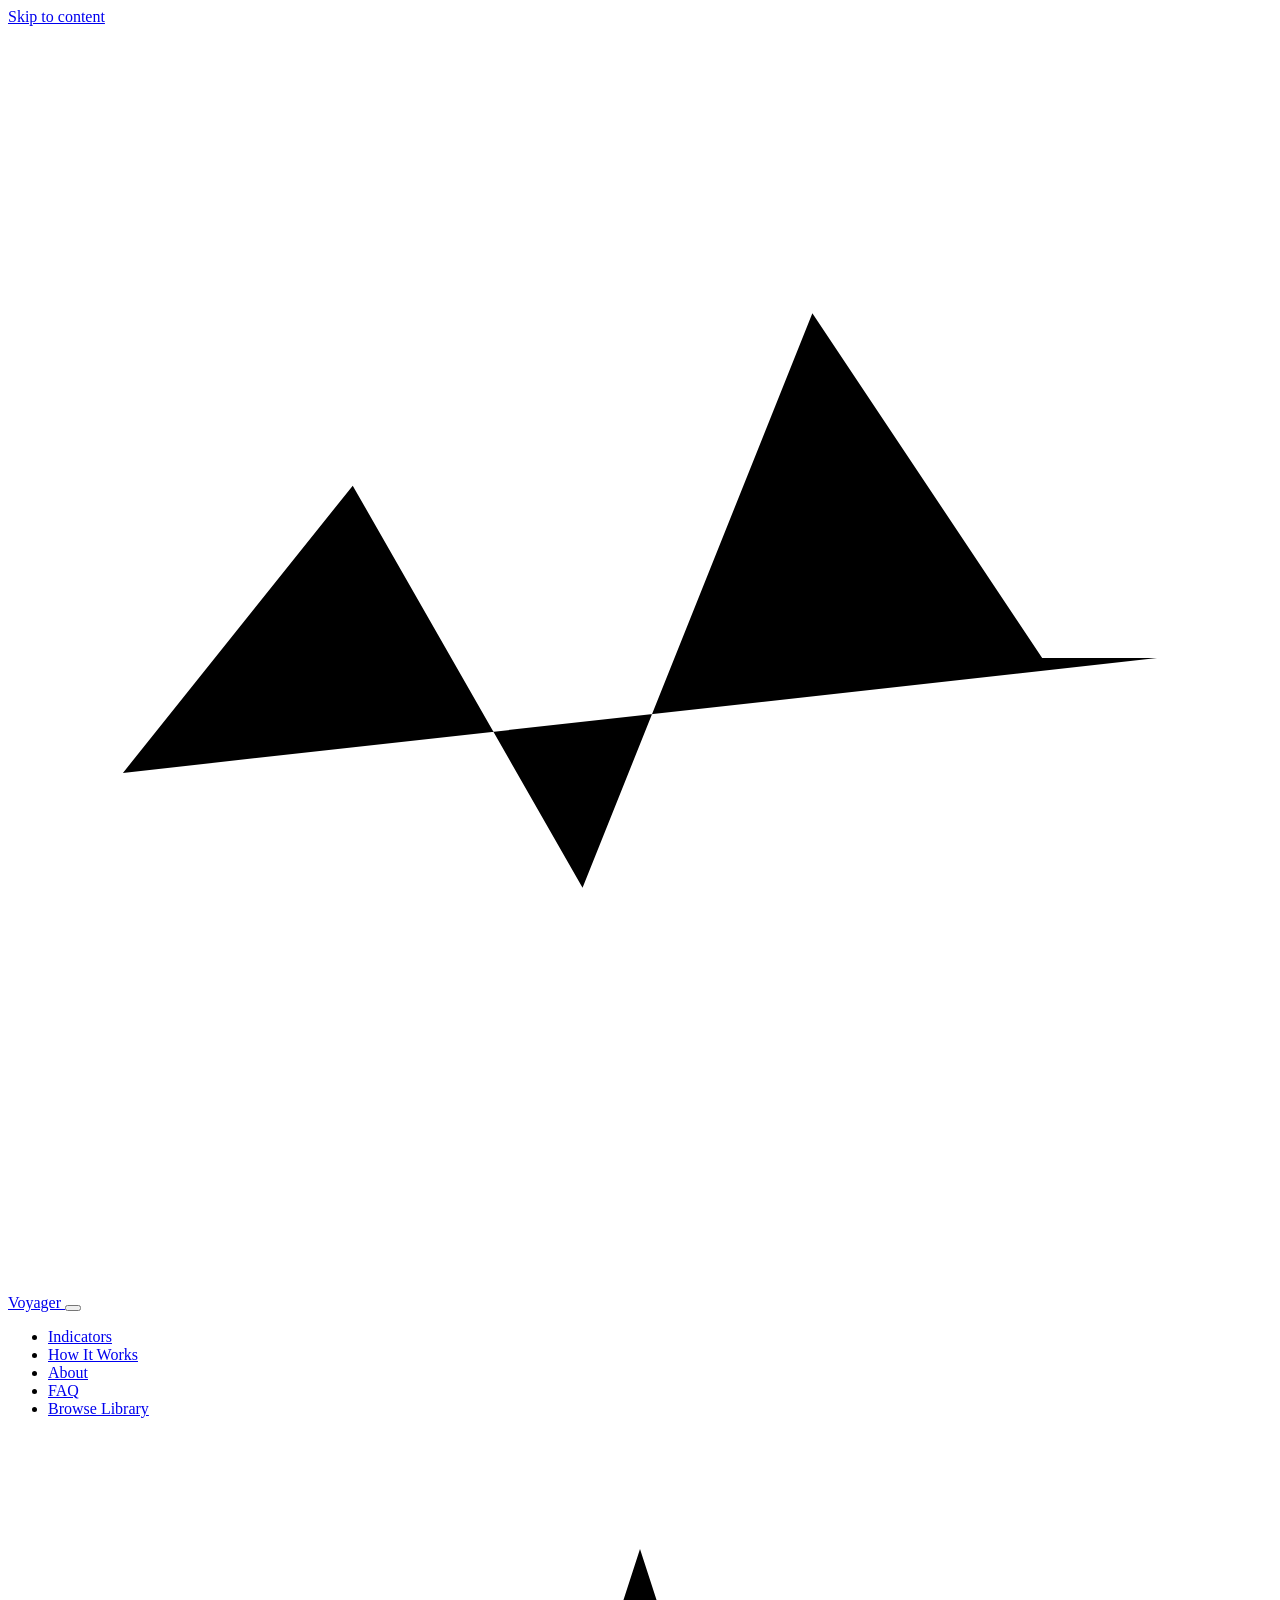
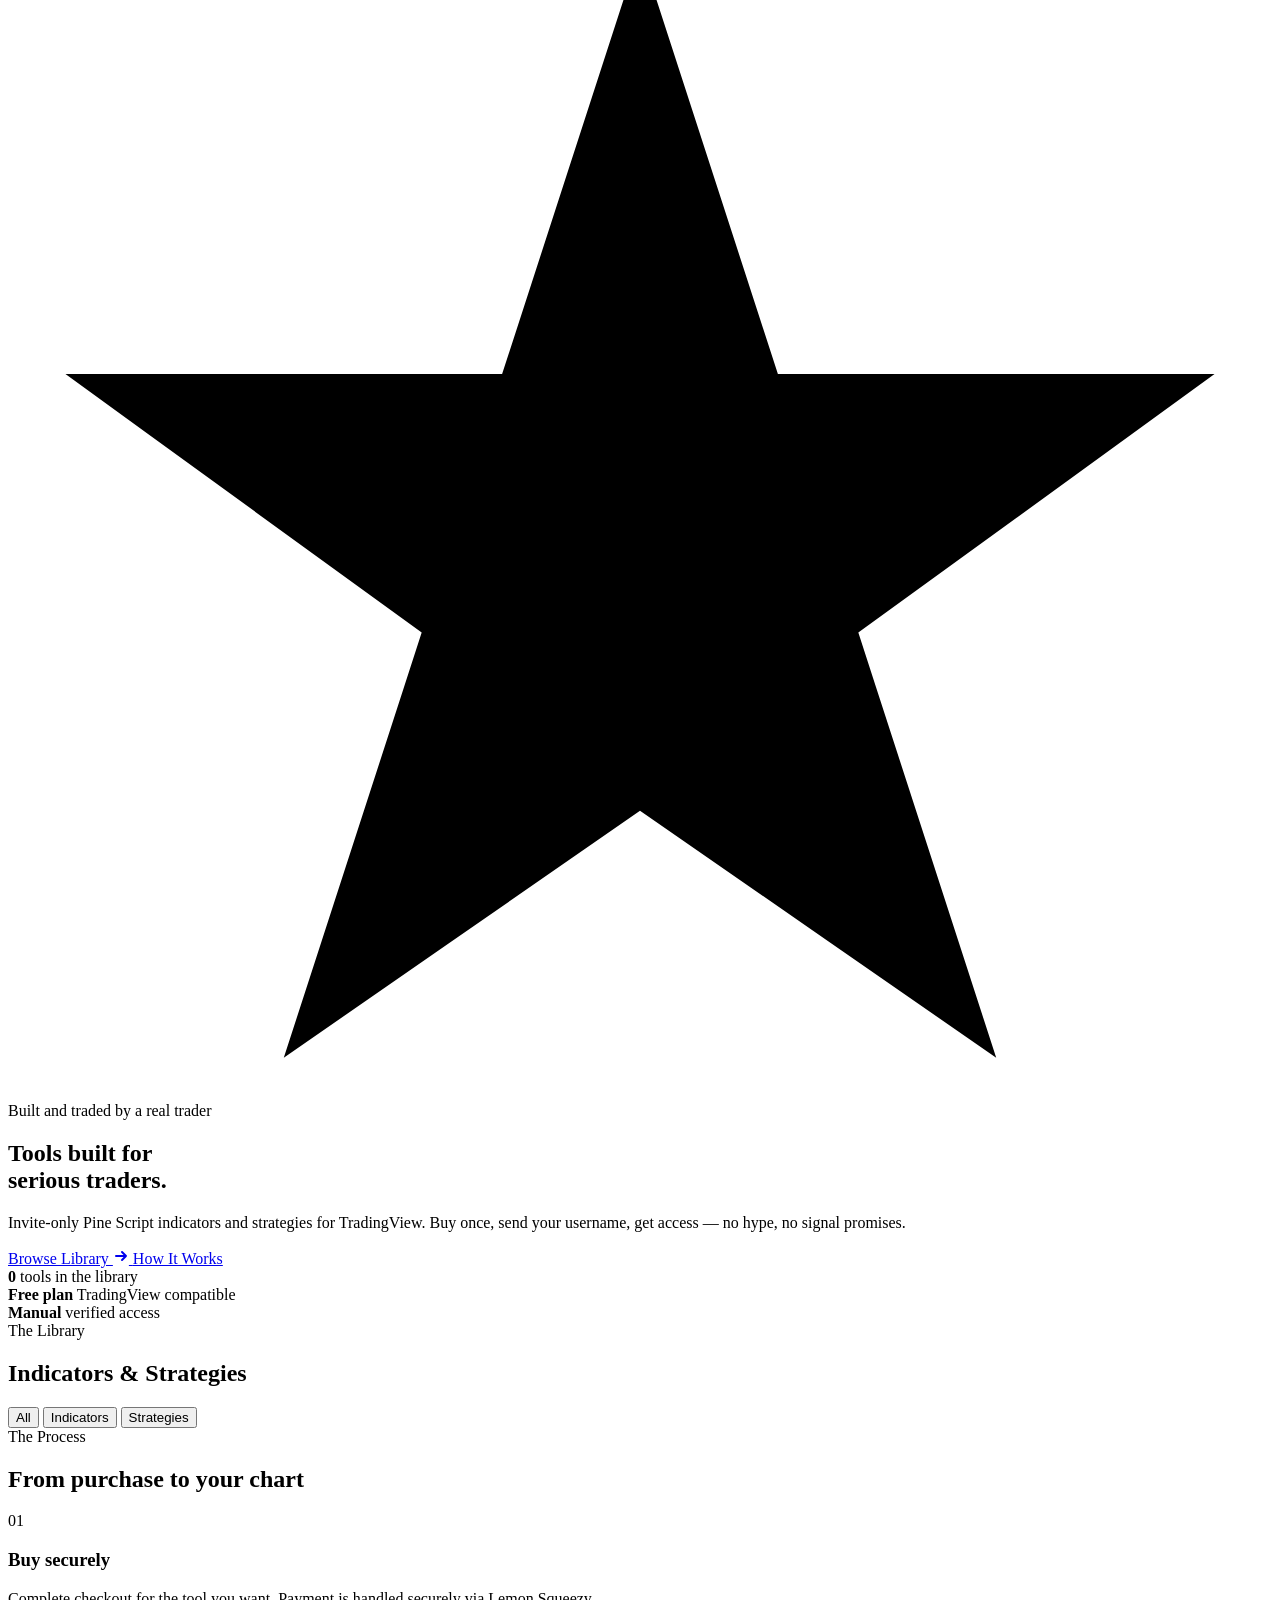
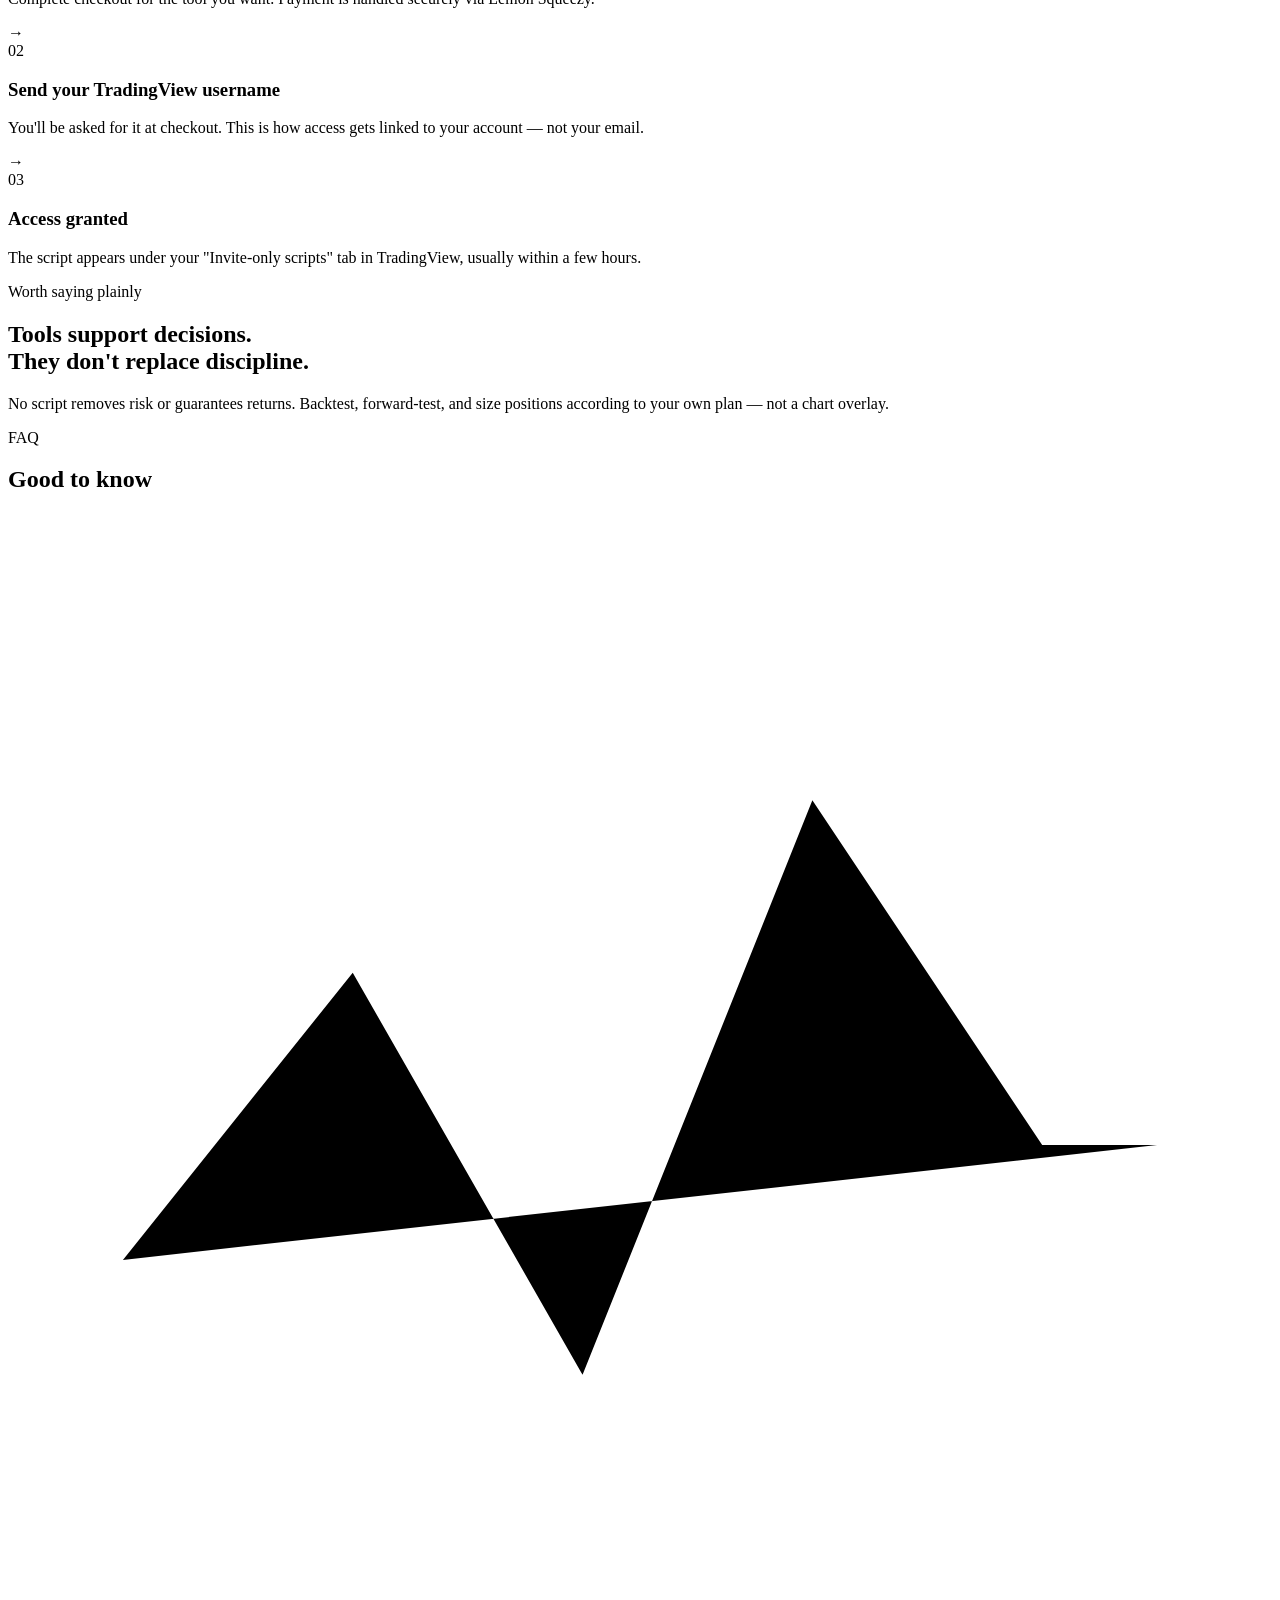
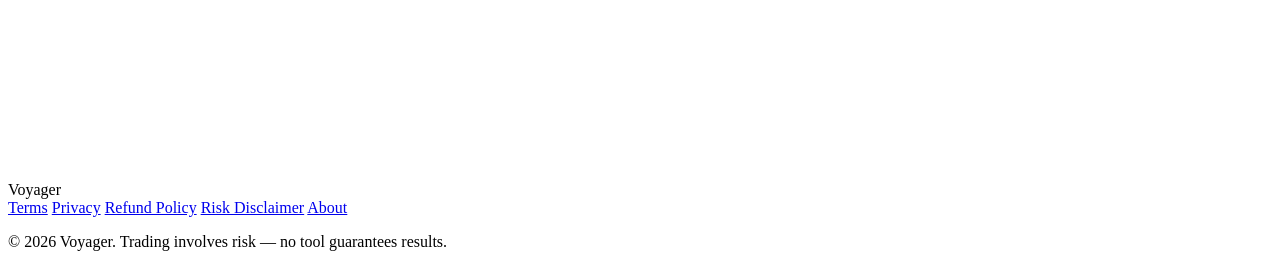
==== index.html @ 325ee212 "Add files via upload" ====
<!DOCTYPE html>
<html lang="en">
<head>
    <meta charset="UTF-8">
    <meta name="viewport" content="width=device-width, initial-scale=1.0">
    <meta name="description" content="Premium Pine Script indicators and strategies for TradingView. Built from real trading — buy once, get invite-only access.">
    <title>Voyager — Indicators &amp; Strategies</title>
    <link rel="preconnect" href="https://fonts.googleapis.com">
    <link href="https://fonts.googleapis.com/css2?family=Cormorant+Garamond:wght@400;600;700&family=Inter:wght@400;500;600;700;800&display=swap" rel="stylesheet">
    <link rel="stylesheet" href="css/global.css">
    <link rel="stylesheet" href="css/store.css">
</head>
<body>
<a class="skip-link" href="#main">Skip to content</a>

<nav class="navbar" aria-label="Primary navigation">
    <div class="navbar-inner">
        <a class="nav-logo" href="#top" aria-label="Voyager home">
            <span class="nav-logo-mark" aria-hidden="true">
                <svg viewBox="0 0 22 22"><polyline points="2,13 6,8 10,15 14,5 18,11 20,11"/></svg>
            </span>
            Voyager
        </a>
        <button class="nav-toggle" type="button" aria-label="Open menu" aria-expanded="false" data-nav-toggle>
            <span></span><span></span><span></span>
        </button>
        <ul class="nav-links" id="primaryNav" data-nav-menu>
            <li><a href="#indicators">Indicators</a></li>
            <li><a href="#how-it-works">How It Works</a></li>
            <li><a href="about.html">About</a></li>
            <li><a href="#faq">FAQ</a></li>
            <li><a href="#indicators" class="nav-cta">Browse Library</a></li>
        </ul>
    </div>
</nav>

<main id="main">

    <!-- Hero -->
    <section class="hero" id="top">
        <div class="hero-bg" aria-hidden="true"></div>
        <div class="hero-inner">
            <div class="hero-kicker">
                <svg viewBox="0 0 22 22"><path d="M11 2l2.4 7.4H21l-6.2 4.5 2.4 7.4L11 17l-6.2 4.3 2.4-7.4L1 9.4h7.6z"/></svg>
                Built and traded by a real trader
            </div>
            <h1>
                Tools built for<br>
                <span class="accent-text">serious traders.</span>
            </h1>
            <p class="hero-sub">
                Invite-only Pine Script indicators and strategies for TradingView.
                Buy once, send your username, get access — no hype, no signal promises.
            </p>
            <div class="hero-actions">
                <a href="#indicators" class="btn btn-gold btn-lg">
                    Browse Library
                    <svg width="16" height="16" viewBox="0 0 16 16" fill="none" stroke="currentColor" stroke-width="2" stroke-linecap="round" stroke-linejoin="round"><path d="M3 8h10M9 4l4 4-4 4"/></svg>
                </a>
                <a href="#how-it-works" class="btn btn-outline btn-lg">How It Works</a>
            </div>
            <div class="trust-row" aria-label="At a glance">
                <div class="trust-item">
                    <strong id="libraryCount">0</strong>
                    tools in the library
                </div>
                <div class="trust-item">
                    <strong>Free plan</strong>
                    TradingView compatible
                </div>
                <div class="trust-item">
                    <strong>Manual</strong>
                    verified access
                </div>
            </div>
        </div>
    </section>

    <div class="gold-rule" aria-hidden="true"></div>

    <!-- Catalog -->
    <section id="indicators" class="catalog-section">
        <div class="catalog-inner">
            <div class="catalog-header">
                <div>
                    <span class="section-eyebrow">The Library</span>
                    <h2 class="section-title">Indicators &amp; Strategies</h2>
                </div>
                <div class="filter-bar" role="group" aria-label="Filter by type">
                    <button class="filter-btn active" type="button" data-filter="all">All</button>
                    <button class="filter-btn" type="button" data-filter="indicator">Indicators</button>
                    <button class="filter-btn" type="button" data-filter="strategy">Strategies</button>
                </div>
            </div>
            <div class="product-grid" id="productGrid" aria-live="polite"></div>
            <p class="empty-state" id="emptyState" hidden>Nothing here yet.</p>
        </div>
    </section>

    <div class="gold-rule" aria-hidden="true"></div>

    <!-- How it works -->
    <section id="how-it-works" class="how-section">
        <div class="how-inner">
            <div class="how-header">
                <span class="section-eyebrow">The Process</span>
                <h2 class="section-title">From purchase to your chart</h2>
            </div>
            <div class="steps">
                <div class="step">
                    <div class="step-number">01</div>
                    <h3>Buy securely</h3>
                    <p>Complete checkout for the tool you want. Payment is handled securely via Lemon Squeezy.</p>
                </div>
                <div class="step-connector" aria-hidden="true">→</div>
                <div class="step">
                    <div class="step-number">02</div>
                    <h3>Send your TradingView username</h3>
                    <p>You'll be asked for it at checkout. This is how access gets linked to your account — not your email.</p>
                </div>
                <div class="step-connector" aria-hidden="true">→</div>
                <div class="step">
                    <div class="step-number">03</div>
                    <h3>Access granted</h3>
                    <p>The script appears under your "Invite-only scripts" tab in TradingView, usually within a few hours.</p>
                </div>
            </div>
        </div>
    </section>

    <!-- Risk -->
    <section class="risk-section">
        <div class="risk-inner">
            <div class="risk-card">
                <div>
                    <p class="risk-label">Worth saying plainly</p>
                    <h2>Tools support decisions.<br>They don't replace discipline.</h2>
                </div>
                <p>No script removes risk or guarantees returns. Backtest, forward-test, and size positions according to your own plan — not a chart overlay.</p>
            </div>
        </div>
    </section>

    <div class="gold-rule" aria-hidden="true"></div>

    <!-- FAQ -->
    <section id="faq" class="faq-section">
        <div class="faq-inner">
            <div class="faq-header">
                <span class="section-eyebrow">FAQ</span>
                <h2 class="section-title">Good to know</h2>
            </div>
            <div class="faq-list" id="faqList"></div>
        </div>
    </section>

</main>

<footer class="footer">
    <div class="footer-inner">
        <div class="footer-logo">
            <span class="footer-logo-mark" aria-hidden="true">
                <svg viewBox="0 0 22 22"><polyline points="2,13 6,8 10,15 14,5 18,11 20,11"/></svg>
            </span>
            Voyager
        </div>
        <div class="footer-right">
            <nav class="footer-links" aria-label="Legal">
                <a href="terms.html">Terms</a>
                <a href="privacy.html">Privacy</a>
                <a href="refund-policy.html">Refund Policy</a>
                <a href="risk-disclaimer.html">Risk Disclaimer</a>
                <a href="about.html">About</a>
            </nav>
            <p class="footer-copy">© 2026 Voyager. Trading involves risk — no tool guarantees results.</p>
        </div>
    </div>
</footer>

<!-- Order modal -->
<div class="modal" id="orderModal" role="dialog" aria-modal="true" aria-labelledby="modalTitle" hidden>
    <div class="modal-backdrop" data-modal-backdrop></div>
    <div class="modal-box" tabindex="-1">
        <button class="modal-close" type="button" aria-label="Close" data-modal-close>×</button>
        <p class="modal-eyebrow">Order Request</p>
        <h2 class="modal-title" id="modalTitle">Get access</h2>
        <p class="modal-product-name" id="modalProductName"></p>
        <form class="modal-form" id="orderForm" novalidate>
            <div class="form-field">
                <label class="form-label" for="fieldUsername">TradingView username</label>
                <input class="form-input" id="fieldUsername" type="text" placeholder="e.g. trader_123" required autocomplete="off">
            </div>
            <div class="form-field">
                <label class="form-label" for="fieldEmail">Email address</label>
                <input class="form-input" id="fieldEmail" type="email" placeholder="you@example.com" required>
            </div>
            <div class="form-actions">
                <button class="btn btn-gold" type="submit">Send via email</button>
                <button class="btn btn-outline" type="button" id="btnWhatsapp">WhatsApp</button>
            </div>
            <p class="form-note">Paste your Lemon Squeezy checkout links into <code>js/store.js</code> to skip this modal entirely.</p>
        </form>
    </div>
</div>

<script src="js/store.js"></script>
</body>
</html>
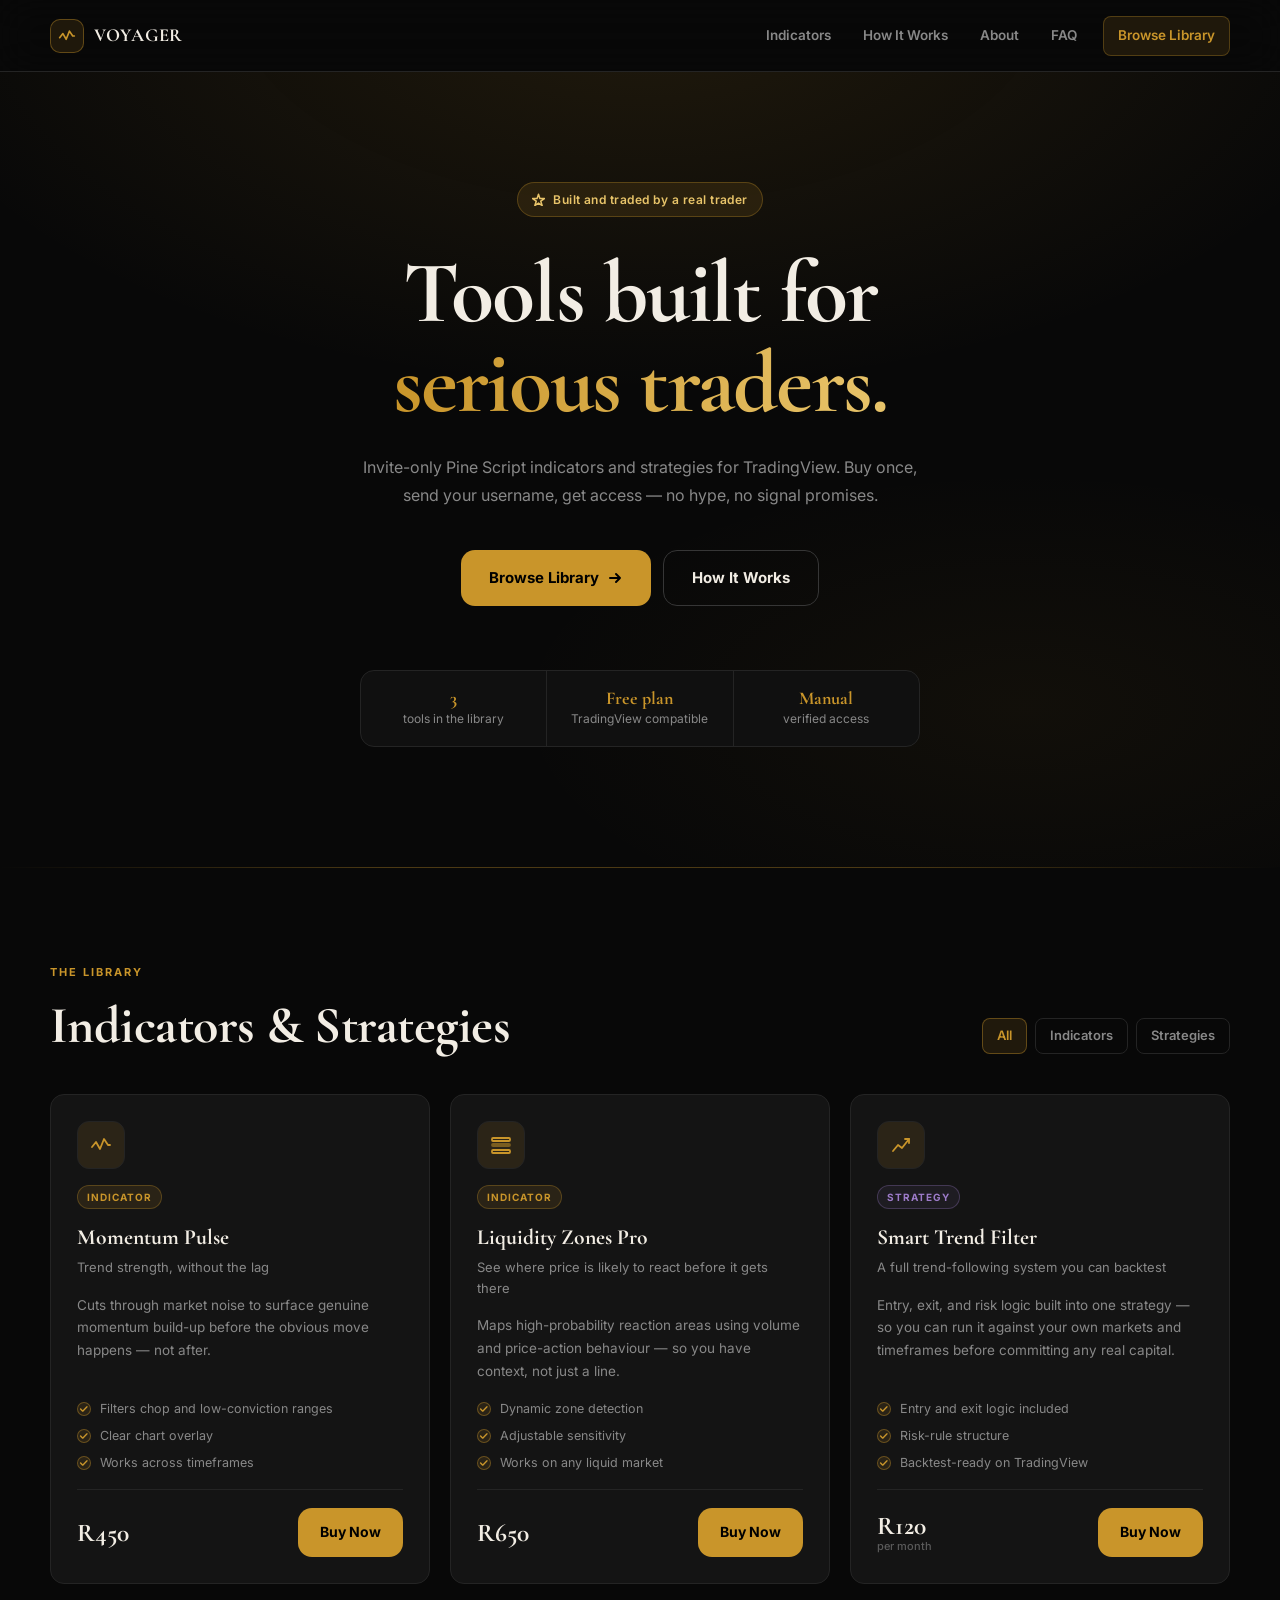
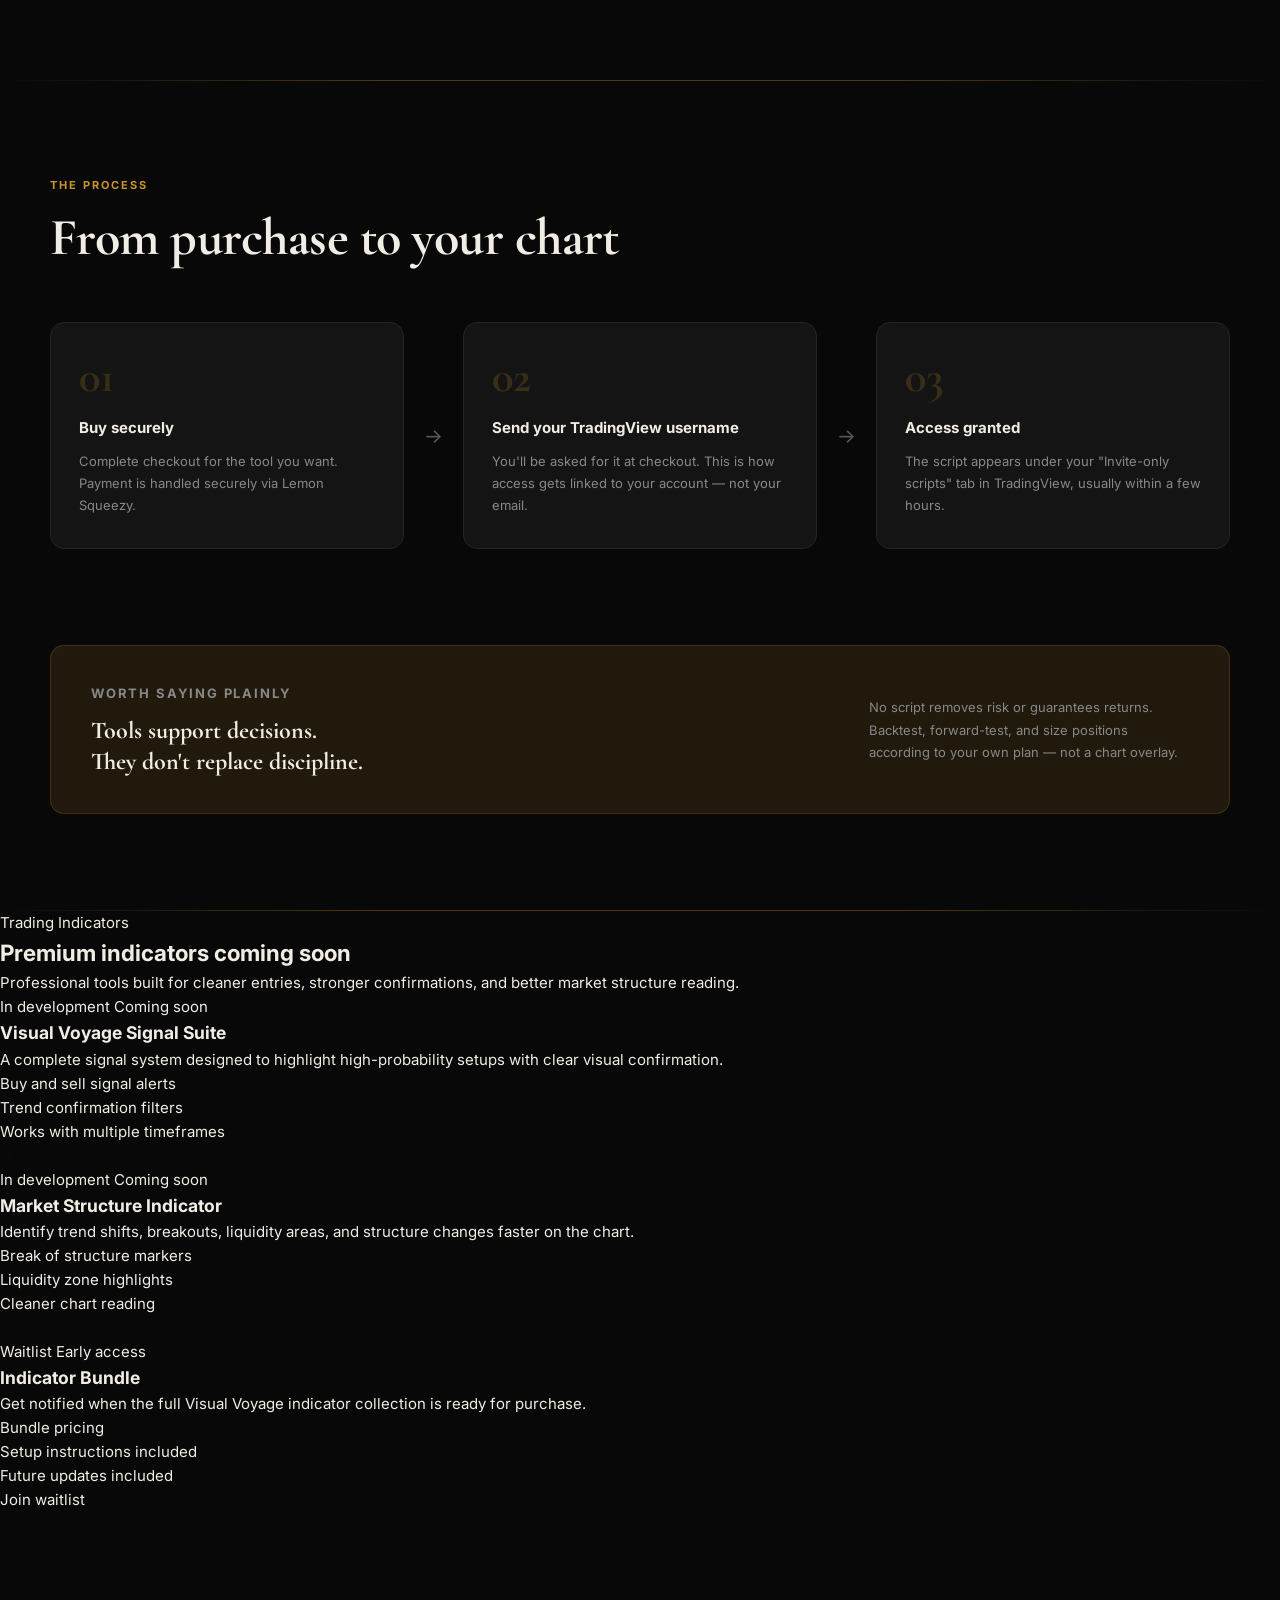
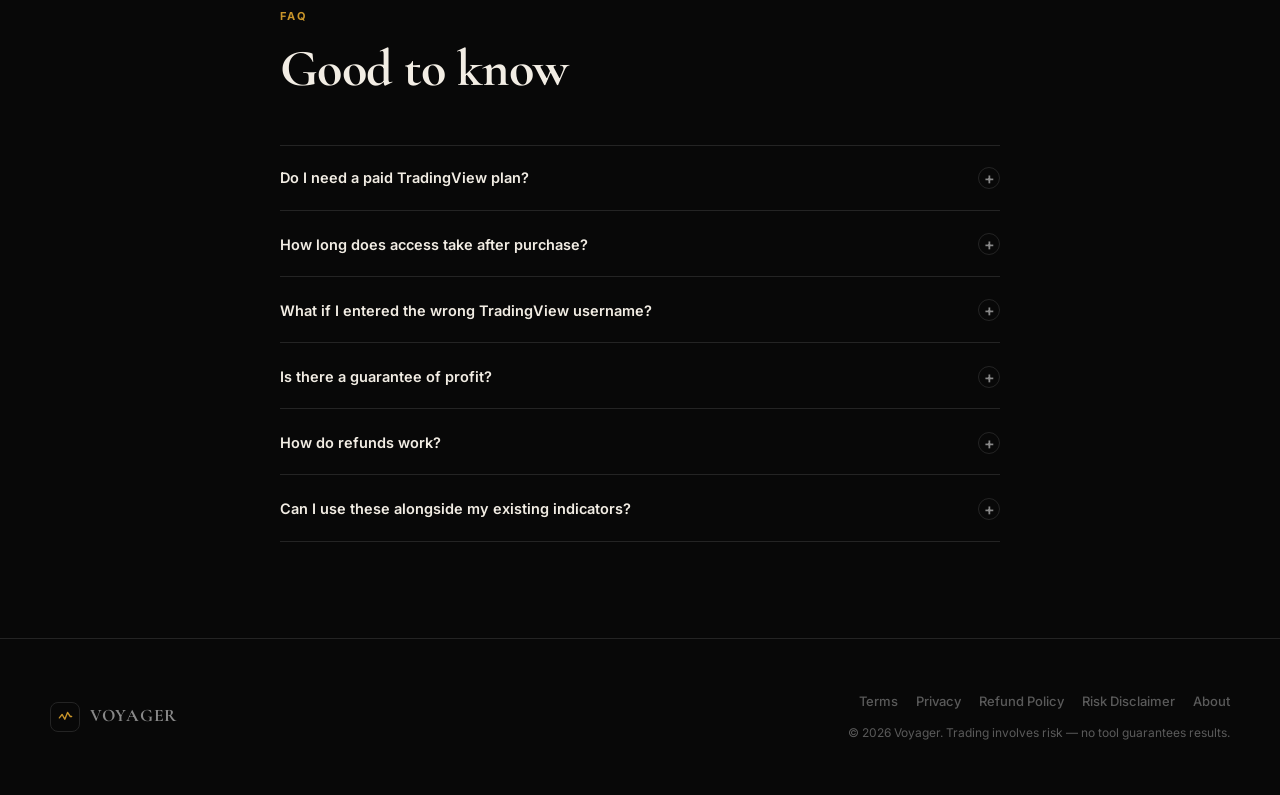
==== commit 1340e9ae: "Refactor index.html structure and content" ====
--- a/index.html
+++ b/index.html
@@ -143,6 +143,79 @@
 
     <div class="gold-rule" aria-hidden="true"></div>
 
+        <!-- Premium Indicators -->
+    <section class="vv-indicators" id="indicators">
+    <div class="vv-indicators__inner">
+        <div class="vv-section-heading">
+        <span class="vv-eyebrow">Trading Indicators</span>
+        <h2>Premium indicators coming soon</h2>
+        <p>
+            Professional tools built for cleaner entries, stronger confirmations, and better market structure reading.
+        </p>
+        </div>
+
+        <div class="vv-indicator-grid">
+        <article class="vv-indicator-card">
+            <div class="vv-indicator-card__top">
+            <span class="vv-status">In development</span>
+            <span class="vv-price">Coming soon</span>
+            </div>
+            <h3>Visual Voyage Signal Suite</h3>
+            <p>
+            A complete signal system designed to highlight high-probability setups with clear visual confirmation.
+            </p>
+            <ul>
+            <li>Buy and sell signal alerts</li>
+            <li>Trend confirmation filters</li>
+            <li>Works with multiple timeframes</li>
+            </ul>
+            <button class="vv-btn vv-btn--disabled" type="button" disabled>
+            Not available yet
+            </button>
+        </article>
+
+        <article class="vv-indicator-card">
+            <div class="vv-indicator-card__top">
+            <span class="vv-status">In development</span>
+            <span class="vv-price">Coming soon</span>
+            </div>
+            <h3>Market Structure Indicator</h3>
+            <p>
+            Identify trend shifts, breakouts, liquidity areas, and structure changes faster on the chart.
+            </p>
+            <ul>
+            <li>Break of structure markers</li>
+            <li>Liquidity zone highlights</li>
+            <li>Cleaner chart reading</li>
+            </ul>
+            <button class="vv-btn vv-btn--disabled" type="button" disabled>
+            Not available yet
+            </button>
+        </article>
+
+        <article class="vv-indicator-card">
+            <div class="vv-indicator-card__top">
+            <span class="vv-status vv-status--notify">Waitlist</span>
+            <span class="vv-price">Early access</span>
+            </div>
+            <h3>Indicator Bundle</h3>
+            <p>
+            Get notified when the full Visual Voyage indicator collection is ready for purchase.
+            </p>
+            <ul>
+            <li>Bundle pricing</li>
+            <li>Setup instructions included</li>
+            <li>Future updates included</li>
+            </ul>
+            <a class="vv-btn" href="mailto:visualvoyagerbsn@gmail.com?subject=Visual%20Voyage%20Indicator%20Waitlist">
+            Join waitlist
+            </a>
+        </article>
+        </div>
+    </div>
+    </section>
+
+    
     <!-- FAQ -->
     <section id="faq" class="faq-section">
         <div class="faq-inner">
@@ -205,4 +278,4 @@
 
 <script src="js/store.js"></script>
 </body>
-</html>+</html>
--- a/css/global.css
+++ b/css/global.css
@@ -0,0 +1,312 @@
+@import url('https://fonts.googleapis.com/css2?family=Cormorant+Garamond:wght@400;600;700&family=Inter:wght@400;500;600;700;800&display=swap');
+
+:root {
+    --bg:             #080808;
+    --bg-2:           #101010;
+    --card:           #141414;
+    --card-hover:     #181818;
+    --border:         #242424;
+    --border-strong:  #363636;
+    --text:           #F2EDE4;
+    --muted:          #5A5A5A;
+    --muted-2:        #888888;
+    --gold:           #C9952A;
+    --gold-light:     #E8C46A;
+    --gold-dim:       rgba(201, 149, 42, 0.12);
+    --gold-glow:      rgba(201, 149, 42, 0.25);
+    --radius:         14px;
+    --container:      1180px;
+    --nav-height:     72px;
+}
+
+*, *::before, *::after {
+    box-sizing: border-box;
+    margin: 0;
+    padding: 0;
+}
+
+html {
+    scroll-behavior: smooth;
+    -webkit-font-smoothing: antialiased;
+}
+
+body {
+    background: var(--bg);
+    color: var(--text);
+    font-family: 'Inter', system-ui, sans-serif;
+    font-size: 15px;
+    line-height: 1.6;
+    min-height: 100vh;
+}
+
+body.no-scroll { overflow: hidden; }
+
+a { color: inherit; text-decoration: none; }
+button { cursor: pointer; font: inherit; border: none; background: none; }
+svg { display: block; }
+img { display: block; max-width: 100%; }
+
+/* ── Skip link ── */
+.skip-link {
+    position: fixed;
+    top: -4rem;
+    left: 1rem;
+    z-index: 9999;
+    padding: .6rem 1rem;
+    border-radius: 8px;
+    background: var(--gold);
+    color: #000;
+    font-weight: 700;
+    transition: top .2s;
+}
+.skip-link:focus { top: 1rem; }
+
+/* ── Utility ── */
+.sr-only {
+    position: absolute;
+    width: 1px; height: 1px;
+    overflow: hidden;
+    clip: rect(0,0,0,0);
+    white-space: nowrap;
+}
+.gold-rule {
+    width: 100%;
+    height: 1px;
+    background: linear-gradient(90deg, transparent, var(--gold) 30%, var(--gold) 70%, transparent);
+    opacity: .35;
+}
+.section-eyebrow {
+    display: block;
+    font-size: 11px;
+    font-weight: 700;
+    letter-spacing: .18em;
+    text-transform: uppercase;
+    color: var(--gold);
+    margin-bottom: 16px;
+}
+.section-title {
+    font-family: 'Cormorant Garamond', Georgia, serif;
+    font-size: clamp(2rem, 5vw, 3.25rem);
+    font-weight: 700;
+    line-height: 1.08;
+    letter-spacing: -.01em;
+    color: var(--text);
+}
+.section-sub {
+    margin-top: 14px;
+    color: var(--muted-2);
+    max-width: 560px;
+    font-size: 14px;
+    line-height: 1.75;
+}
+.accent-text {
+    background: linear-gradient(90deg, var(--gold), var(--gold-light));
+    -webkit-background-clip: text;
+    background-clip: text;
+    color: transparent;
+}
+
+/* ── Buttons ── */
+.btn {
+    display: inline-flex;
+    align-items: center;
+    gap: 8px;
+    padding: 13px 22px;
+    min-height: 48px;
+    border-radius: var(--radius);
+    font-weight: 700;
+    font-size: 14px;
+    transition: all .2s ease;
+    white-space: nowrap;
+}
+.btn:hover { transform: translateY(-1px); }
+.btn-gold {
+    background: var(--gold);
+    color: #000;
+}
+.btn-gold:hover { background: var(--gold-light); }
+.btn-outline {
+    border: 1px solid var(--border-strong);
+    color: var(--text);
+    background: transparent;
+}
+.btn-outline:hover {
+    border-color: var(--gold);
+    color: var(--gold);
+}
+.btn-lg { padding: 15px 28px; min-height: 54px; font-size: 15px; }
+
+/* ── Navbar ── */
+.navbar {
+    position: sticky;
+    top: 0;
+    z-index: 200;
+    height: var(--nav-height);
+    background: rgba(8, 8, 8, .88);
+    backdrop-filter: blur(20px);
+    border-bottom: 1px solid var(--border);
+}
+.navbar-inner {
+    width: min(100% - 40px, var(--container));
+    margin: 0 auto;
+    height: 100%;
+    display: flex;
+    align-items: center;
+    justify-content: space-between;
+    gap: 24px;
+}
+.nav-logo {
+    display: flex;
+    align-items: center;
+    gap: 10px;
+    font-family: 'Cormorant Garamond', Georgia, serif;
+    font-size: 1.15rem;
+    font-weight: 700;
+    letter-spacing: .04em;
+    text-transform: uppercase;
+    color: var(--text);
+}
+.nav-logo-mark {
+    width: 34px;
+    height: 34px;
+    border: 1px solid rgba(201, 149, 42, .4);
+    border-radius: 10px;
+    display: grid;
+    place-items: center;
+    color: var(--gold);
+    background: var(--gold-dim);
+}
+.nav-logo-mark svg { width: 18px; height: 18px; fill: none; stroke: currentColor; stroke-width: 2; stroke-linecap: round; stroke-linejoin: round; }
+.nav-links {
+    display: flex;
+    align-items: center;
+    gap: 4px;
+    list-style: none;
+}
+.nav-links a {
+    display: inline-flex;
+    align-items: center;
+    min-height: 40px;
+    padding: 0 14px;
+    border-radius: 8px;
+    color: var(--muted-2);
+    font-size: 13.5px;
+    font-weight: 600;
+    transition: color .15s, background .15s;
+}
+.nav-links a:hover { color: var(--text); background: rgba(255,255,255,.05); }
+.nav-links .nav-cta {
+    background: var(--gold-dim);
+    border: 1px solid rgba(201, 149, 42, .3);
+    color: var(--gold);
+    margin-left: 8px;
+}
+.nav-links .nav-cta:hover { background: var(--gold); color: #000; border-color: var(--gold); }
+.nav-toggle {
+    display: none;
+    width: 40px;
+    height: 40px;
+    border: 1px solid var(--border);
+    border-radius: 10px;
+    background: rgba(255,255,255,.03);
+    flex-direction: column;
+    align-items: center;
+    justify-content: center;
+    gap: 5px;
+}
+.nav-toggle span {
+    display: block;
+    width: 17px;
+    height: 1.5px;
+    background: var(--text);
+    border-radius: 2px;
+    transition: transform .25s, opacity .25s;
+}
+
+/* ── Footer ── */
+.footer {
+    border-top: 1px solid var(--border);
+    padding: 52px 0;
+}
+.footer-inner {
+    width: min(100% - 40px, var(--container));
+    margin: 0 auto;
+    display: flex;
+    align-items: center;
+    justify-content: space-between;
+    gap: 24px;
+}
+.footer-logo {
+    display: flex;
+    align-items: center;
+    gap: 10px;
+    font-family: 'Cormorant Garamond', Georgia, serif;
+    font-size: 1.1rem;
+    font-weight: 700;
+    letter-spacing: .04em;
+    text-transform: uppercase;
+    color: var(--muted-2);
+}
+.footer-logo-mark {
+    width: 30px;
+    height: 30px;
+    border: 1px solid var(--border);
+    border-radius: 8px;
+    display: grid;
+    place-items: center;
+    color: var(--gold);
+}
+.footer-logo-mark svg { width: 15px; height: 15px; fill: none; stroke: currentColor; stroke-width: 2; stroke-linecap: round; stroke-linejoin: round; }
+.footer-right {
+    display: flex;
+    flex-direction: column;
+    align-items: flex-end;
+    gap: 12px;
+}
+.footer-links {
+    display: flex;
+    flex-wrap: wrap;
+    gap: 6px 18px;
+    justify-content: flex-end;
+}
+.footer-links a {
+    color: var(--muted);
+    font-size: 13px;
+    font-weight: 500;
+    transition: color .15s;
+}
+.footer-links a:hover { color: var(--gold); }
+.footer-copy {
+    color: var(--muted);
+    font-size: 12px;
+}
+
+/* ── Responsive ── */
+@media (max-width: 860px) {
+    .nav-toggle { display: flex; }
+    .nav-links {
+        position: fixed;
+        inset: var(--nav-height) 0 auto;
+        flex-direction: column;
+        align-items: stretch;
+        padding: 16px;
+        background: #0f0f0f;
+        border-bottom: 1px solid var(--border);
+        gap: 4px;
+        display: none;
+    }
+    .nav-links.open { display: flex; }
+    .nav-links a { justify-content: center; font-size: 14px; }
+    .nav-links .nav-cta { margin-left: 0; text-align: center; }
+    .footer-inner { flex-direction: column; text-align: center; }
+    .footer-right { align-items: center; }
+    .footer-links { justify-content: center; }
+}
+
+@media (prefers-reduced-motion: reduce) {
+    *, *::before, *::after {
+        animation-duration: .001ms !important;
+        transition-duration: .001ms !important;
+        scroll-behavior: auto !important;
+    }
+}
--- a/css/store.css
+++ b/css/store.css
@@ -0,0 +1,507 @@
+/* ── Hero ── */
+.hero {
+    position: relative;
+    padding: 110px 0 120px;
+    overflow: hidden;
+    text-align: center;
+}
+.hero-bg {
+    position: absolute;
+    inset: 0;
+    background:
+        radial-gradient(ellipse 60% 50% at 50% -10%, rgba(201,149,42,.13), transparent),
+        radial-gradient(ellipse 40% 30% at 80% 80%, rgba(201,149,42,.05), transparent);
+    pointer-events: none;
+}
+.hero-inner {
+    position: relative;
+    width: min(100% - 40px, 820px);
+    margin: 0 auto;
+}
+.hero-kicker {
+    display: inline-flex;
+    align-items: center;
+    gap: 8px;
+    padding: 7px 14px;
+    border: 1px solid rgba(201,149,42,.3);
+    border-radius: 999px;
+    background: var(--gold-dim);
+    color: var(--gold-light);
+    font-size: 12px;
+    font-weight: 600;
+    letter-spacing: .04em;
+    margin-bottom: 32px;
+}
+.hero-kicker svg { width: 13px; height: 13px; fill: none; stroke: currentColor; stroke-width: 2.5; stroke-linecap: round; stroke-linejoin: round; }
+.hero h1 {
+    font-family: 'Cormorant Garamond', Georgia, serif;
+    font-size: clamp(3rem, 8vw, 5.5rem);
+    font-weight: 700;
+    line-height: 1.02;
+    letter-spacing: -.02em;
+    margin-bottom: 24px;
+}
+.hero-sub {
+    color: var(--muted-2);
+    font-size: clamp(14px, 2vw, 16px);
+    line-height: 1.8;
+    max-width: 560px;
+    margin: 0 auto 40px;
+}
+.hero-actions {
+    display: flex;
+    justify-content: center;
+    gap: 12px;
+    flex-wrap: wrap;
+    margin-bottom: 64px;
+}
+.trust-row {
+    display: flex;
+    align-items: center;
+    justify-content: center;
+    gap: 0;
+    border: 1px solid var(--border);
+    border-radius: var(--radius);
+    background: var(--bg-2);
+    overflow: hidden;
+    max-width: 560px;
+    margin: 0 auto;
+}
+.trust-item {
+    flex: 1;
+    display: flex;
+    flex-direction: column;
+    align-items: center;
+    gap: 4px;
+    padding: 18px 12px;
+    font-size: 12px;
+    color: var(--muted-2);
+    line-height: 1.4;
+    text-align: center;
+}
+.trust-item + .trust-item {
+    border-left: 1px solid var(--border);
+}
+.trust-item strong {
+    display: block;
+    font-size: 18px;
+    font-family: 'Cormorant Garamond', Georgia, serif;
+    font-weight: 700;
+    color: var(--gold);
+    line-height: 1;
+}
+
+/* ── Catalog ── */
+.catalog-section {
+    padding: 96px 0;
+}
+.catalog-inner {
+    width: min(100% - 40px, var(--container));
+    margin: 0 auto;
+}
+.catalog-header {
+    display: flex;
+    align-items: flex-end;
+    justify-content: space-between;
+    gap: 24px;
+    margin-bottom: 40px;
+    flex-wrap: wrap;
+}
+.filter-bar {
+    display: flex;
+    gap: 8px;
+}
+.filter-btn {
+    height: 36px;
+    padding: 0 14px;
+    border-radius: 8px;
+    border: 1px solid var(--border);
+    background: transparent;
+    color: var(--muted-2);
+    font-size: 13px;
+    font-weight: 600;
+    transition: all .15s;
+}
+.filter-btn:hover { border-color: var(--border-strong); color: var(--text); }
+.filter-btn.active { background: var(--gold-dim); border-color: rgba(201,149,42,.4); color: var(--gold); }
+
+.product-grid {
+    display: grid;
+    grid-template-columns: repeat(3, 1fr);
+    gap: 20px;
+}
+.product-card {
+    background: var(--card);
+    border: 1px solid var(--border);
+    border-radius: var(--radius);
+    padding: 26px;
+    display: flex;
+    flex-direction: column;
+    gap: 16px;
+    transition: border-color .2s, background .2s;
+    position: relative;
+    overflow: hidden;
+}
+.product-card::after {
+    content: '';
+    position: absolute;
+    left: 0;
+    top: 0;
+    bottom: 0;
+    width: 3px;
+    background: var(--gold);
+    opacity: 0;
+    transition: opacity .2s;
+}
+.product-card:hover {
+    border-color: rgba(201,149,42,.3);
+    background: var(--card-hover);
+}
+.product-card:hover::after { opacity: 1; }
+
+.product-icon {
+    width: 48px;
+    height: 48px;
+    border-radius: 12px;
+    border: 1px solid var(--border);
+    background: var(--gold-dim);
+    display: grid;
+    place-items: center;
+    color: var(--gold);
+}
+.product-icon svg { width: 22px; height: 22px; fill: none; stroke: currentColor; stroke-width: 1.8; stroke-linecap: round; stroke-linejoin: round; }
+.product-type-tag {
+    display: inline-block;
+    font-size: 10px;
+    font-weight: 700;
+    letter-spacing: .1em;
+    text-transform: uppercase;
+    padding: 3px 9px;
+    border-radius: 999px;
+    border: 1px solid var(--border);
+    color: var(--muted-2);
+    width: fit-content;
+}
+.product-type-tag.indicator { color: #C9952A; border-color: rgba(201,149,42,.3); background: var(--gold-dim); }
+.product-type-tag.strategy { color: #9D7BC9; border-color: rgba(157,123,201,.3); background: rgba(157,123,201,.08); }
+.product-name {
+    font-family: 'Cormorant Garamond', Georgia, serif;
+    font-size: 1.35rem;
+    font-weight: 700;
+    line-height: 1.2;
+    color: var(--text);
+}
+.product-tagline {
+    font-size: 13px;
+    color: var(--muted-2);
+    margin-top: -10px;
+}
+.product-desc {
+    font-size: 13.5px;
+    color: var(--muted-2);
+    line-height: 1.7;
+    flex: 1;
+}
+.product-features {
+    list-style: none;
+    display: flex;
+    flex-direction: column;
+    gap: 7px;
+}
+.product-features li {
+    display: flex;
+    align-items: center;
+    gap: 9px;
+    font-size: 12.5px;
+    color: var(--muted-2);
+}
+.product-features li::before {
+    content: '';
+    width: 14px;
+    height: 14px;
+    border-radius: 50%;
+    border: 1px solid rgba(201,149,42,.4);
+    background: var(--gold-dim);
+    flex-shrink: 0;
+    background-image: url("data:image/svg+xml,%3Csvg viewBox='0 0 14 14' xmlns='http://www.w3.org/2000/svg'%3E%3Cpath d='M3 7l2.5 2.5 5-5' fill='none' stroke='%23C9952A' stroke-width='1.6' stroke-linecap='round' stroke-linejoin='round'/%3E%3C/svg%3E");
+}
+.product-footer {
+    display: flex;
+    align-items: center;
+    justify-content: space-between;
+    gap: 12px;
+    padding-top: 18px;
+    border-top: 1px solid var(--border);
+}
+.product-price {
+    font-family: 'Cormorant Garamond', Georgia, serif;
+    font-size: 1.6rem;
+    font-weight: 700;
+    color: var(--text);
+    line-height: 1;
+}
+.product-price-note {
+    display: block;
+    font-family: 'Inter', sans-serif;
+    font-size: 11px;
+    font-weight: 500;
+    color: var(--muted);
+    margin-top: 3px;
+}
+.empty-state {
+    grid-column: 1 / -1;
+    text-align: center;
+    padding: 60px 0;
+    color: var(--muted);
+    font-size: 14px;
+}
+
+/* ── How it works ── */
+.how-section {
+    padding: 96px 0;
+}
+.how-inner {
+    width: min(100% - 40px, var(--container));
+    margin: 0 auto;
+}
+.how-header { margin-bottom: 56px; }
+.steps {
+    display: grid;
+    grid-template-columns: 1fr auto 1fr auto 1fr;
+    gap: 16px;
+    align-items: center;
+}
+.step {
+    padding: 32px 28px;
+    border: 1px solid var(--border);
+    border-radius: var(--radius);
+    background: var(--card);
+}
+.step-number {
+    font-family: 'Cormorant Garamond', Georgia, serif;
+    font-size: 2.8rem;
+    font-weight: 700;
+    color: rgba(201,149,42,.2);
+    line-height: 1;
+    margin-bottom: 16px;
+}
+.step h3 {
+    font-size: 15px;
+    font-weight: 700;
+    margin-bottom: 10px;
+    color: var(--text);
+}
+.step p {
+    font-size: 13px;
+    color: var(--muted-2);
+    line-height: 1.7;
+}
+.step-connector {
+    color: var(--muted);
+    font-size: 20px;
+    padding: 0 4px;
+    line-height: 1;
+}
+
+/* ── Risk callout ── */
+.risk-section { padding: 0 0 96px; }
+.risk-inner {
+    width: min(100% - 40px, var(--container));
+    margin: 0 auto;
+}
+.risk-card {
+    padding: 36px 40px;
+    border: 1px solid rgba(201,149,42,.2);
+    border-radius: var(--radius);
+    background: var(--gold-dim);
+    display: grid;
+    grid-template-columns: 1fr auto;
+    gap: 32px;
+    align-items: center;
+}
+.risk-label {
+    font-size: 11px;
+    font-weight: 700;
+    letter-spacing: .14em;
+    text-transform: uppercase;
+    color: var(--gold);
+    margin-bottom: 10px;
+}
+.risk-card h2 {
+    font-family: 'Cormorant Garamond', Georgia, serif;
+    font-size: 1.5rem;
+    font-weight: 700;
+    line-height: 1.3;
+    max-width: 480px;
+}
+.risk-card p {
+    font-size: 13px;
+    color: var(--muted-2);
+    max-width: 320px;
+    line-height: 1.75;
+}
+
+/* ── FAQ ── */
+.faq-section { padding: 96px 0; }
+.faq-inner {
+    width: min(100% - 40px, 720px);
+    margin: 0 auto;
+}
+.faq-header { margin-bottom: 48px; }
+.faq-list { display: flex; flex-direction: column; gap: 2px; }
+.faq-item {
+    border-bottom: 1px solid var(--border);
+}
+.faq-item:first-child { border-top: 1px solid var(--border); }
+.faq-trigger {
+    width: 100%;
+    display: flex;
+    justify-content: space-between;
+    align-items: center;
+    gap: 20px;
+    padding: 20px 0;
+    text-align: left;
+    color: var(--text);
+    font-size: 14.5px;
+    font-weight: 600;
+}
+.faq-trigger-icon {
+    width: 22px;
+    height: 22px;
+    border: 1px solid var(--border);
+    border-radius: 50%;
+    display: grid;
+    place-items: center;
+    flex-shrink: 0;
+    color: var(--muted-2);
+    font-size: 16px;
+    line-height: 1;
+    transition: border-color .2s, color .2s, transform .2s;
+}
+.faq-item.open .faq-trigger-icon {
+    border-color: var(--gold);
+    color: var(--gold);
+    transform: rotate(45deg);
+}
+.faq-body {
+    display: grid;
+    grid-template-rows: 0fr;
+    transition: grid-template-rows .25s ease;
+}
+.faq-item.open .faq-body { grid-template-rows: 1fr; }
+.faq-body-inner { overflow: hidden; }
+.faq-body p {
+    padding-bottom: 20px;
+    font-size: 13.5px;
+    color: var(--muted-2);
+    line-height: 1.8;
+    max-width: 580px;
+}
+
+/* ── Order modal ── */
+.modal {
+    position: fixed;
+    inset: 0;
+    z-index: 500;
+    display: grid;
+    place-items: center;
+    padding: 16px;
+}
+.modal[hidden] { display: none; }
+.modal-backdrop {
+    position: absolute;
+    inset: 0;
+    background: rgba(0,0,0,.8);
+    backdrop-filter: blur(6px);
+}
+.modal-box {
+    position: relative;
+    z-index: 1;
+    width: min(100%, 480px);
+    max-height: calc(100vh - 32px);
+    overflow-y: auto;
+    background: #111;
+    border: 1px solid var(--border-strong);
+    border-radius: 18px;
+    padding: 32px;
+    box-shadow: 0 32px 80px rgba(0,0,0,.7);
+}
+.modal-close {
+    position: absolute;
+    top: 16px;
+    right: 16px;
+    width: 34px;
+    height: 34px;
+    border-radius: 50%;
+    border: 1px solid var(--border);
+    color: var(--muted-2);
+    font-size: 18px;
+    display: grid;
+    place-items: center;
+    transition: border-color .15s, color .15s;
+}
+.modal-close:hover { border-color: var(--border-strong); color: var(--text); }
+.modal-eyebrow {
+    font-size: 11px;
+    font-weight: 700;
+    letter-spacing: .14em;
+    text-transform: uppercase;
+    color: var(--gold);
+    margin-bottom: 8px;
+}
+.modal-title {
+    font-family: 'Cormorant Garamond', Georgia, serif;
+    font-size: 1.7rem;
+    font-weight: 700;
+    margin-bottom: 8px;
+}
+.modal-product-name {
+    font-size: 13px;
+    color: var(--muted-2);
+    margin-bottom: 24px;
+    padding-bottom: 24px;
+    border-bottom: 1px solid var(--border);
+}
+.modal-form { display: grid; gap: 16px; }
+.form-field { display: grid; gap: 7px; }
+.form-label {
+    font-size: 13px;
+    font-weight: 600;
+    color: var(--muted-2);
+}
+.form-input {
+    height: 46px;
+    padding: 0 14px;
+    border: 1px solid var(--border-strong);
+    border-radius: 10px;
+    background: var(--bg-2);
+    color: var(--text);
+    font-size: 14px;
+    font-family: 'Inter', sans-serif;
+    outline: none;
+    transition: border-color .15s;
+}
+.form-input:focus { border-color: var(--gold); }
+.form-input::placeholder { color: var(--muted); }
+.form-actions { display: grid; grid-template-columns: 1fr 1fr; gap: 10px; margin-top: 4px; }
+.form-note { font-size: 12px; color: var(--muted); margin-top: 4px; }
+
+/* ── Responsive ── */
+@media (max-width: 960px) {
+    .product-grid { grid-template-columns: repeat(2, 1fr); }
+    .steps { grid-template-columns: 1fr; }
+    .step-connector { transform: rotate(90deg); justify-self: center; }
+    .risk-card { grid-template-columns: 1fr; gap: 20px; }
+}
+@media (max-width: 640px) {
+    .hero { padding: 72px 0 80px; }
+    .product-grid { grid-template-columns: 1fr; }
+    .product-footer { flex-direction: column; align-items: stretch; }
+    .product-footer .btn { text-align: center; justify-content: center; }
+    .trust-row { flex-direction: column; }
+    .trust-item + .trust-item { border-left: none; border-top: 1px solid var(--border); }
+    .hero-actions .btn { width: 100%; justify-content: center; }
+    .catalog-header { flex-direction: column; align-items: flex-start; }
+    .form-actions { grid-template-columns: 1fr; }
+    .risk-card { padding: 24px; }
+}
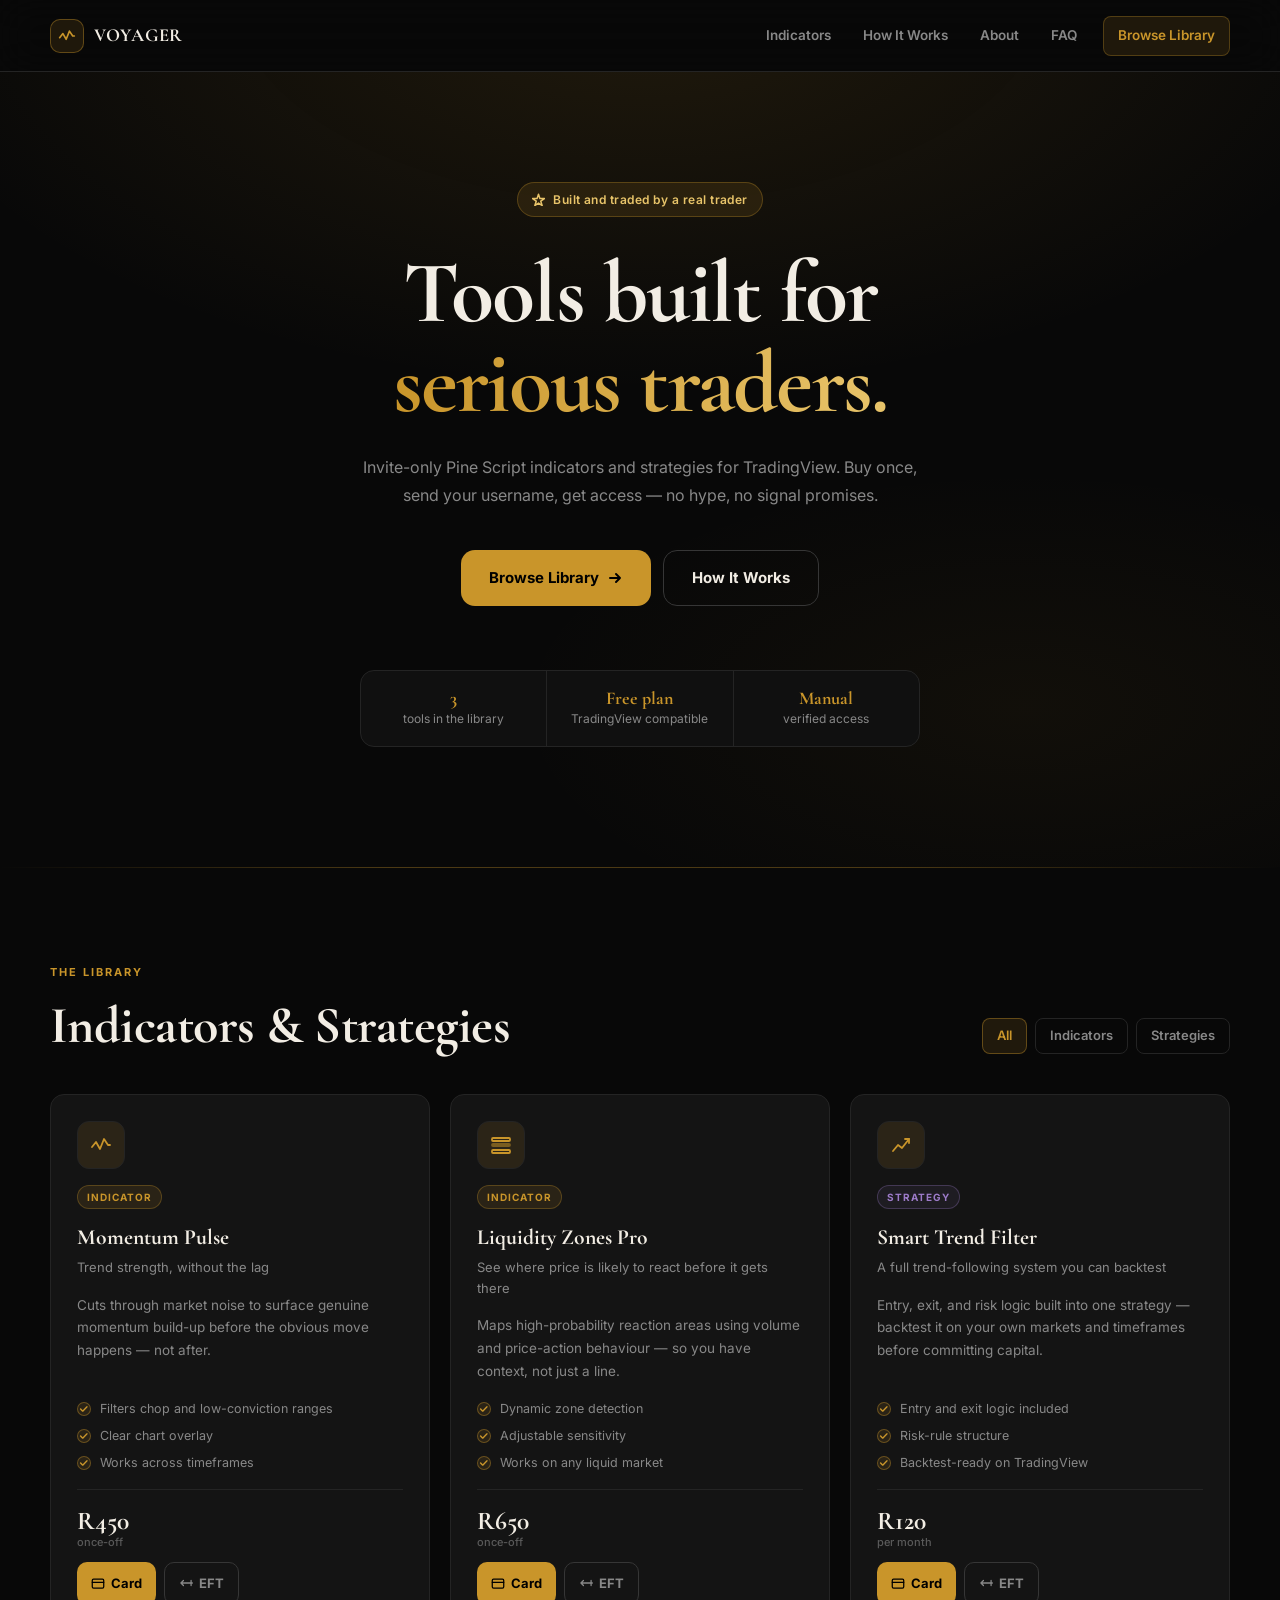
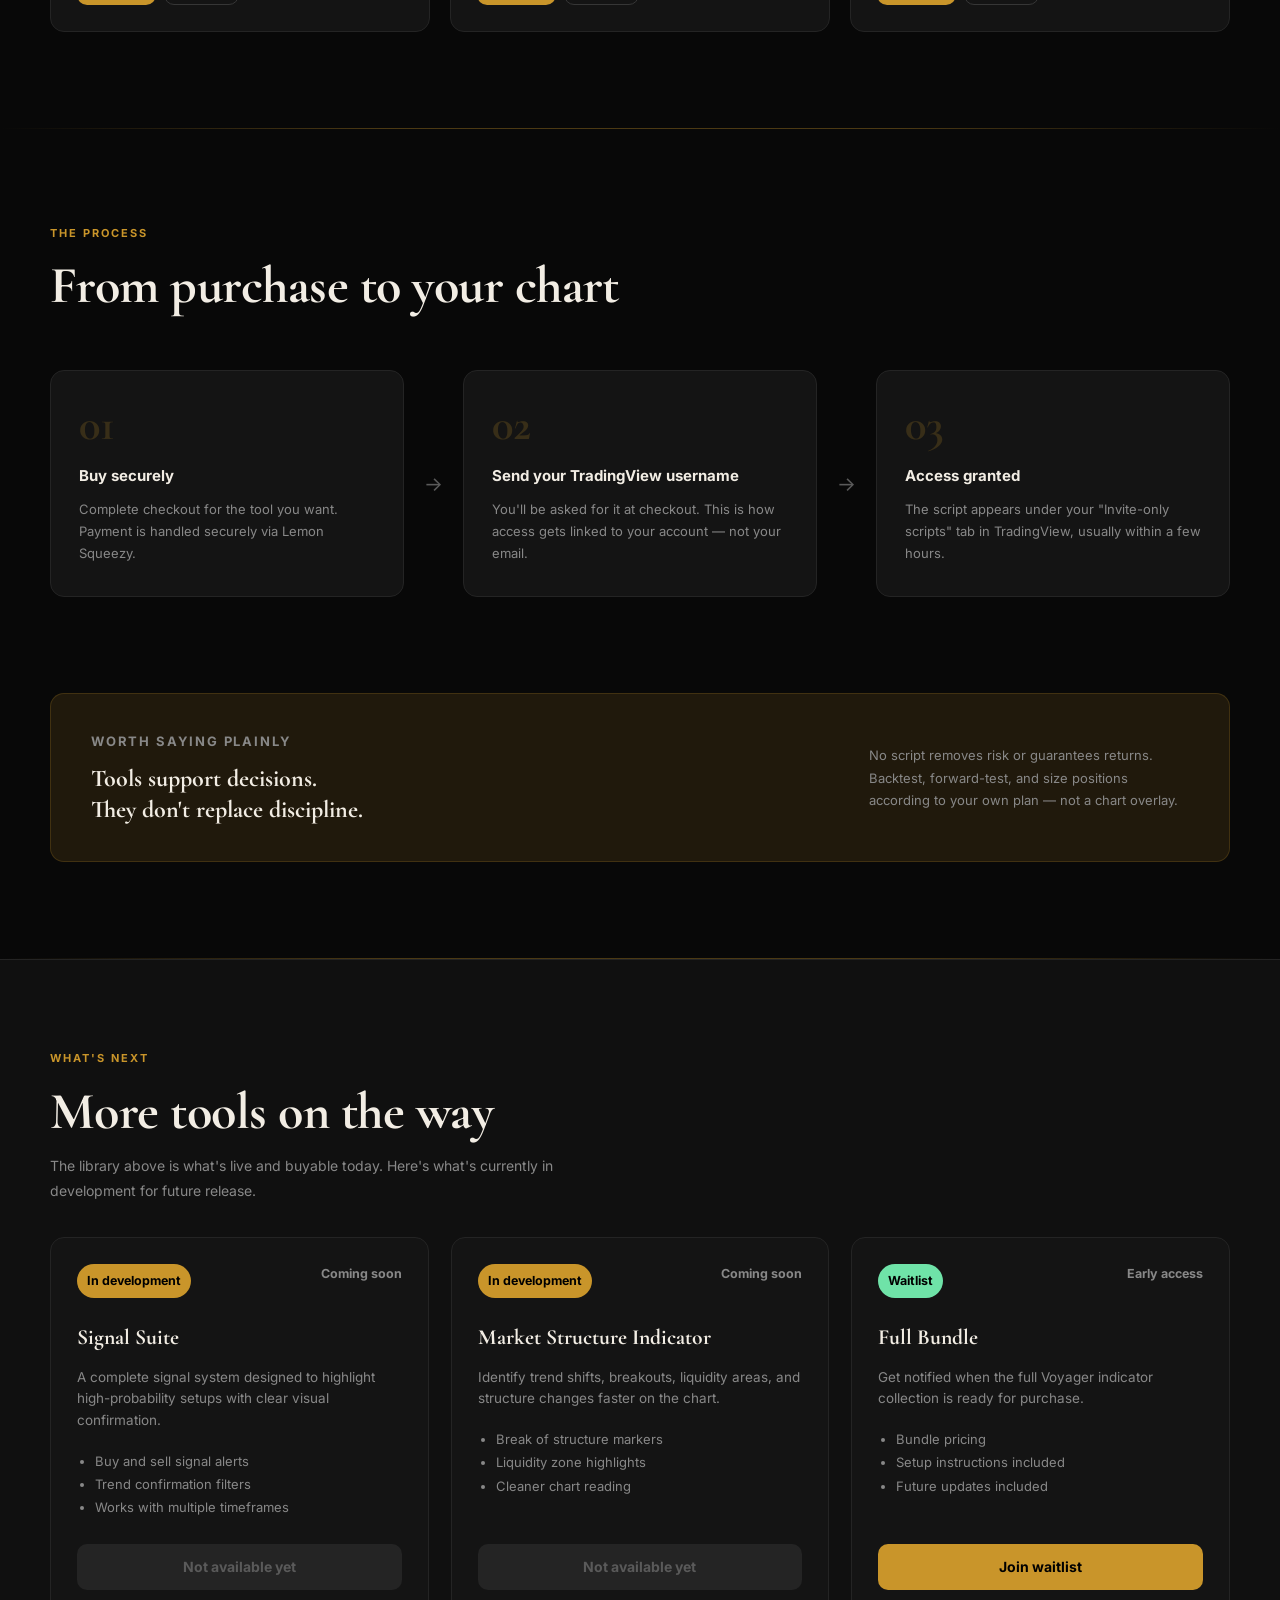
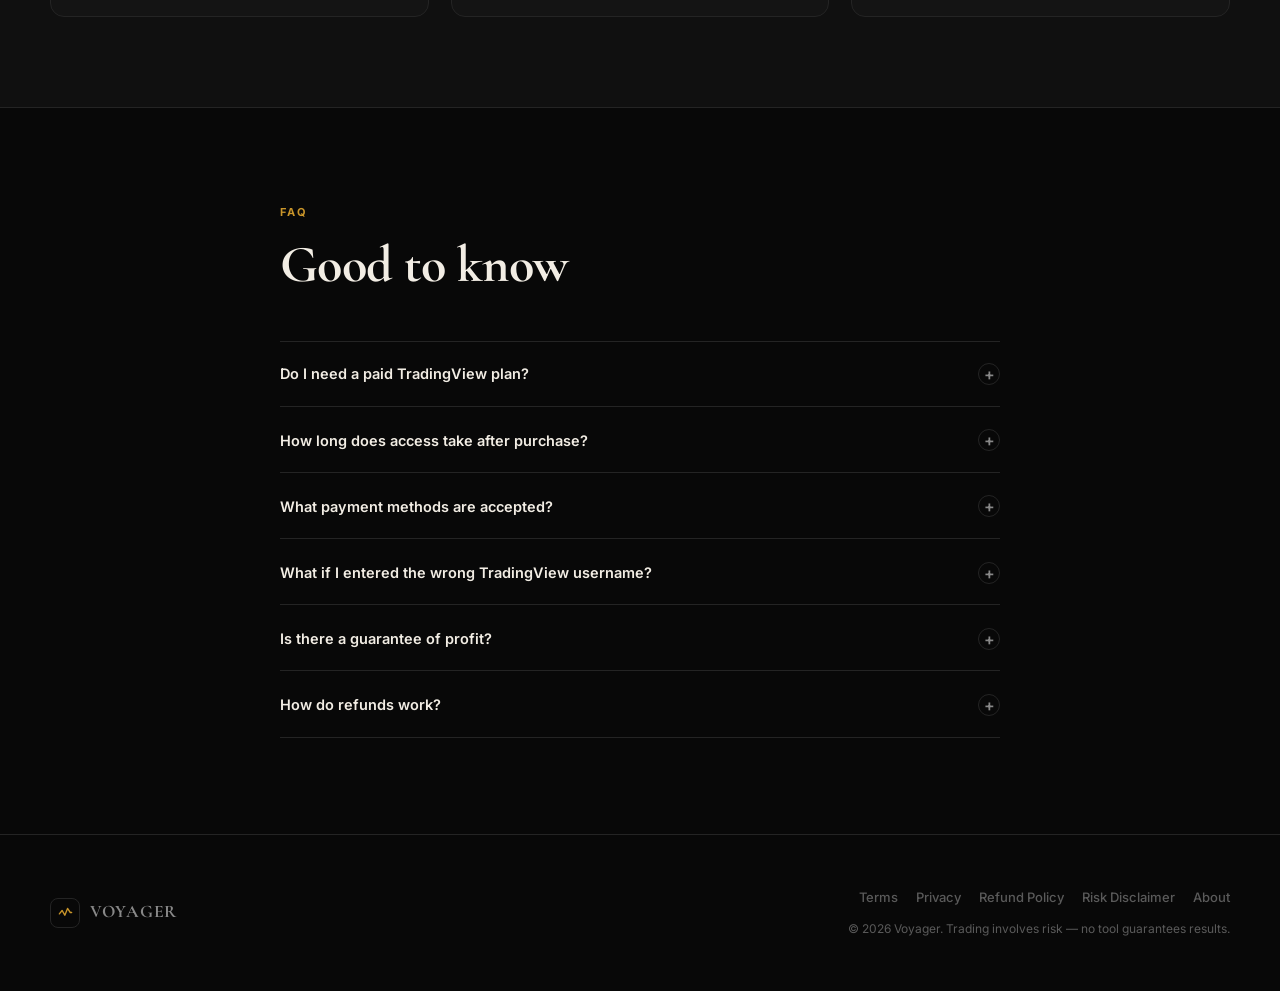
==== commit 333662cf: "Fix HTML formatting and add new content" ====
--- a/index.html
+++ b/index.html
@@ -143,14 +143,15 @@
 
     <div class="gold-rule" aria-hidden="true"></div>
 
-        <!-- Premium Indicators -->
-    <section class="vv-indicators" id="indicators">
+    <!-- Roadmap / coming soon -->
+    <section class="vv-indicators" id="roadmap">
     <div class="vv-indicators__inner">
         <div class="vv-section-heading">
-        <span class="vv-eyebrow">Trading Indicators</span>
-        <h2>Premium indicators coming soon</h2>
-        <p>
-            Professional tools built for cleaner entries, stronger confirmations, and better market structure reading.
+        <span class="vv-eyebrow section-eyebrow">What's Next</span>
+        <h2 class="section-title">More tools on the way</h2>
+        <p class="section-sub">
+            The library above is what's live and buyable today. Here's what's currently in
+            development for future release.
         </p>
         </div>
 
@@ -160,7 +161,7 @@
             <span class="vv-status">In development</span>
             <span class="vv-price">Coming soon</span>
             </div>
-            <h3>Visual Voyage Signal Suite</h3>
+            <h3>Signal Suite</h3>
             <p>
             A complete signal system designed to highlight high-probability setups with clear visual confirmation.
             </p>
@@ -198,16 +199,16 @@
             <span class="vv-status vv-status--notify">Waitlist</span>
             <span class="vv-price">Early access</span>
             </div>
-            <h3>Indicator Bundle</h3>
+            <h3>Full Bundle</h3>
             <p>
-            Get notified when the full Visual Voyage indicator collection is ready for purchase.
+            Get notified when the full Voyager indicator collection is ready for purchase.
             </p>
             <ul>
             <li>Bundle pricing</li>
             <li>Setup instructions included</li>
             <li>Future updates included</li>
             </ul>
-            <a class="vv-btn" href="mailto:visualvoyagerbsn@gmail.com?subject=Visual%20Voyage%20Indicator%20Waitlist">
+            <a class="vv-btn" href="mailto:visualvoyagebsn@gmail.com?subject=Voyager%20Indicator%20Waitlist">
             Join waitlist
             </a>
         </article>
@@ -215,7 +216,7 @@
     </div>
     </section>
 
-    
+
     <!-- FAQ -->
     <section id="faq" class="faq-section">
         <div class="faq-inner">
--- a/css/store.css
+++ b/css/store.css
@@ -1,4 +1,4 @@
-/* ── Hero ── */
+/* ── Hero ── */ 
 .hero {
     position: relative;
     padding: 110px 0 120px;
@@ -504,4 +504,202 @@
     .catalog-header { flex-direction: column; align-items: flex-start; }
     .form-actions { grid-template-columns: 1fr; }
     .risk-card { padding: 24px; }
-}+}
+
+
+/* ── Two-button payment group on product cards ── */
+.product-buy-group {
+    display: flex;
+    gap: 8px;
+    flex-shrink: 0;
+}
+
+.btn-buy {
+    padding: 10px 14px;
+    min-height: 42px;
+    font-size: 13px;
+    border-radius: 10px;
+    display: inline-flex;
+    align-items: center;
+    gap: 6px;
+    font-weight: 700;
+    transition: all .2s ease;
+    white-space: nowrap;
+    border: none;
+    cursor: pointer;
+}
+.btn-buy:hover { transform: translateY(-1px); }
+
+.btn-gold.btn-buy {
+    background: var(--gold);
+    color: #000;
+}
+.btn-gold.btn-buy:hover { background: var(--gold-light); }
+
+.btn-eft {
+    background: transparent;
+    border: 1px solid var(--border-strong);
+    color: var(--muted-2);
+}
+.btn-eft:hover {
+    border-color: var(--gold);
+    color: var(--gold);
+}
+
+/* Stack price above buttons on narrow cards */
+.product-footer {
+    flex-direction: column;
+    align-items: flex-start;
+    gap: 14px;
+}
+
+/* ── Payment method note in modal ── */
+.modal-payment-method {
+    display: inline-flex;
+    align-items: center;
+    gap: 8px;
+    font-size: 12px;
+    font-weight: 600;
+    color: var(--gold);
+    background: var(--gold-dim);
+    border: 1px solid rgba(201,149,42,.25);
+    border-radius: 999px;
+    padding: 5px 12px;
+    margin-bottom: 20px;
+}
+
+/* ── Responsive: stack buy buttons on very small screens ── */
+@media (max-width: 360px) {
+    .product-buy-group { flex-direction: column; }
+    .btn-buy { width: 100%; justify-content: center; }
+}
+
+/* ── "What's Next" roadmap section ──
+   Colors now use the site's shared design tokens (css/global.css)
+   instead of one-off hex values, so this section matches the rest
+   of the page instead of looking like a pasted-in block. */
+.vv-indicators {
+  padding: 90px 20px;
+  background: var(--bg-2);
+  color: var(--text);
+  border-top: 1px solid var(--border);
+  border-bottom: 1px solid var(--border);
+}
+
+.vv-indicators__inner {
+  max-width: var(--container);
+  margin: 0 auto;
+}
+
+.vv-section-heading {
+  max-width: 720px;
+  margin-bottom: 34px;
+}
+
+.vv-indicator-grid {
+  display: grid;
+  grid-template-columns: repeat(3, minmax(0, 1fr));
+  gap: 22px;
+}
+
+.vv-indicator-card {
+  display: flex;
+  flex-direction: column;
+  min-height: 100%;
+  padding: 26px;
+  border: 1px solid var(--border);
+  border-radius: var(--radius);
+  background: var(--card);
+  transition: border-color .2s, background .2s;
+}
+.vv-indicator-card:hover {
+  border-color: rgba(201,149,42,.3);
+  background: var(--card-hover);
+}
+
+.vv-indicator-card__top {
+  display: flex;
+  justify-content: space-between;
+  gap: 12px;
+  margin-bottom: 22px;
+}
+
+.vv-status,
+.vv-price {
+  font-size: 0.78rem;
+  font-weight: 700;
+}
+
+.vv-status {
+  color: #000;
+  background: var(--gold);
+  padding: 7px 10px;
+  border-radius: 999px;
+}
+
+.vv-status--notify {
+  background: #6FE3A8;
+}
+
+.vv-price {
+  color: var(--muted-2);
+}
+
+.vv-indicator-card h3 {
+  font-family: 'Cormorant Garamond', Georgia, serif;
+  margin: 0 0 12px;
+  font-size: 1.35rem;
+  color: var(--text);
+}
+
+.vv-indicator-card p {
+  margin: 0 0 18px;
+  color: var(--muted-2);
+  line-height: 1.6;
+  font-size: 13.5px;
+}
+
+.vv-indicator-card ul {
+  margin: 0 0 24px;
+  padding-left: 18px;
+  color: var(--muted-2);
+  line-height: 1.8;
+  font-size: 13px;
+}
+
+.vv-btn {
+  display: inline-flex;
+  align-items: center;
+  justify-content: center;
+  margin-top: auto;
+  min-height: 46px;
+  padding: 0 18px;
+  border: 0;
+  border-radius: 10px;
+  background: var(--gold);
+  color: #000;
+  font-weight: 700;
+  font-size: 14px;
+  text-decoration: none;
+  cursor: pointer;
+  transition: background .2s;
+}
+.vv-btn:hover { background: var(--gold-light); }
+
+.vv-btn--disabled {
+  background: var(--border);
+  color: var(--muted);
+  opacity: 1;
+  cursor: not-allowed;
+}
+.vv-btn--disabled:hover { background: var(--border); }
+
+@media (max-width: 900px) {
+  .vv-indicator-grid {
+    grid-template-columns: 1fr;
+  }
+
+  .vv-indicators {
+    padding: 64px 18px;
+  }
+}
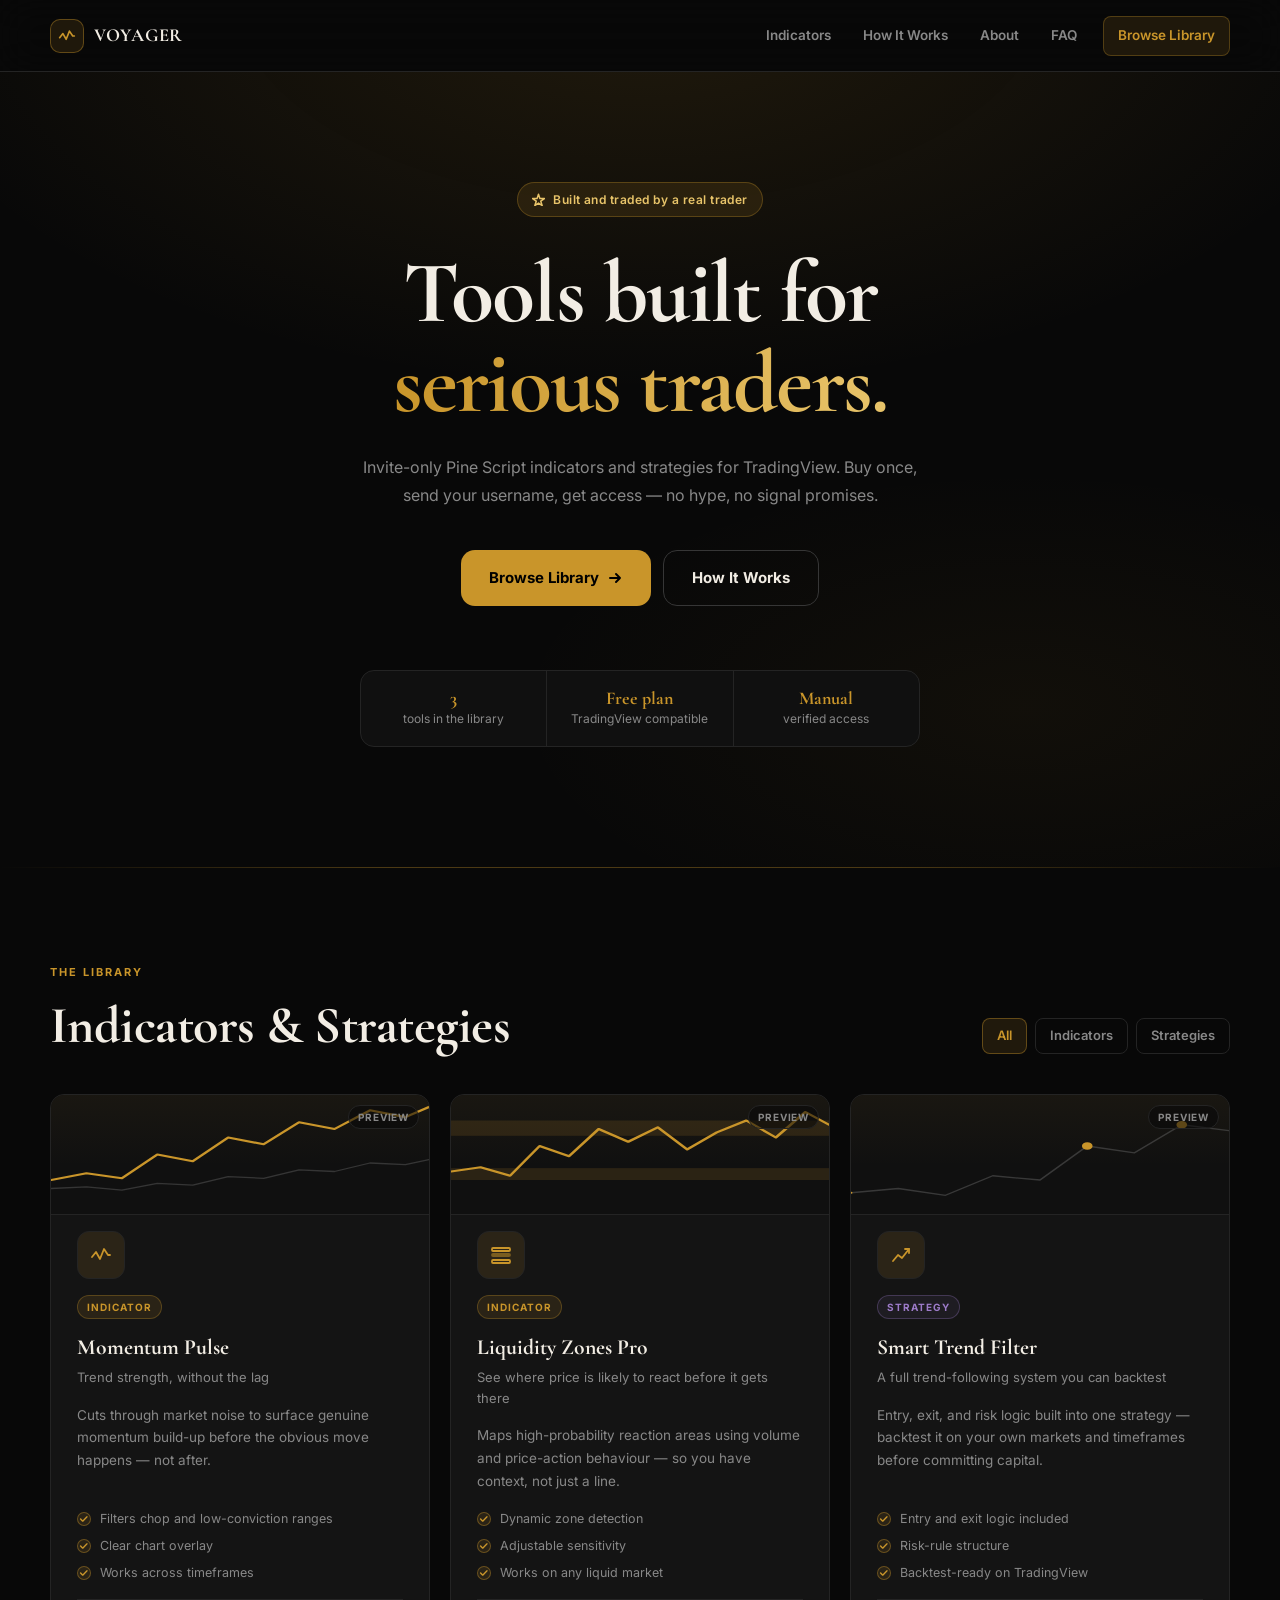
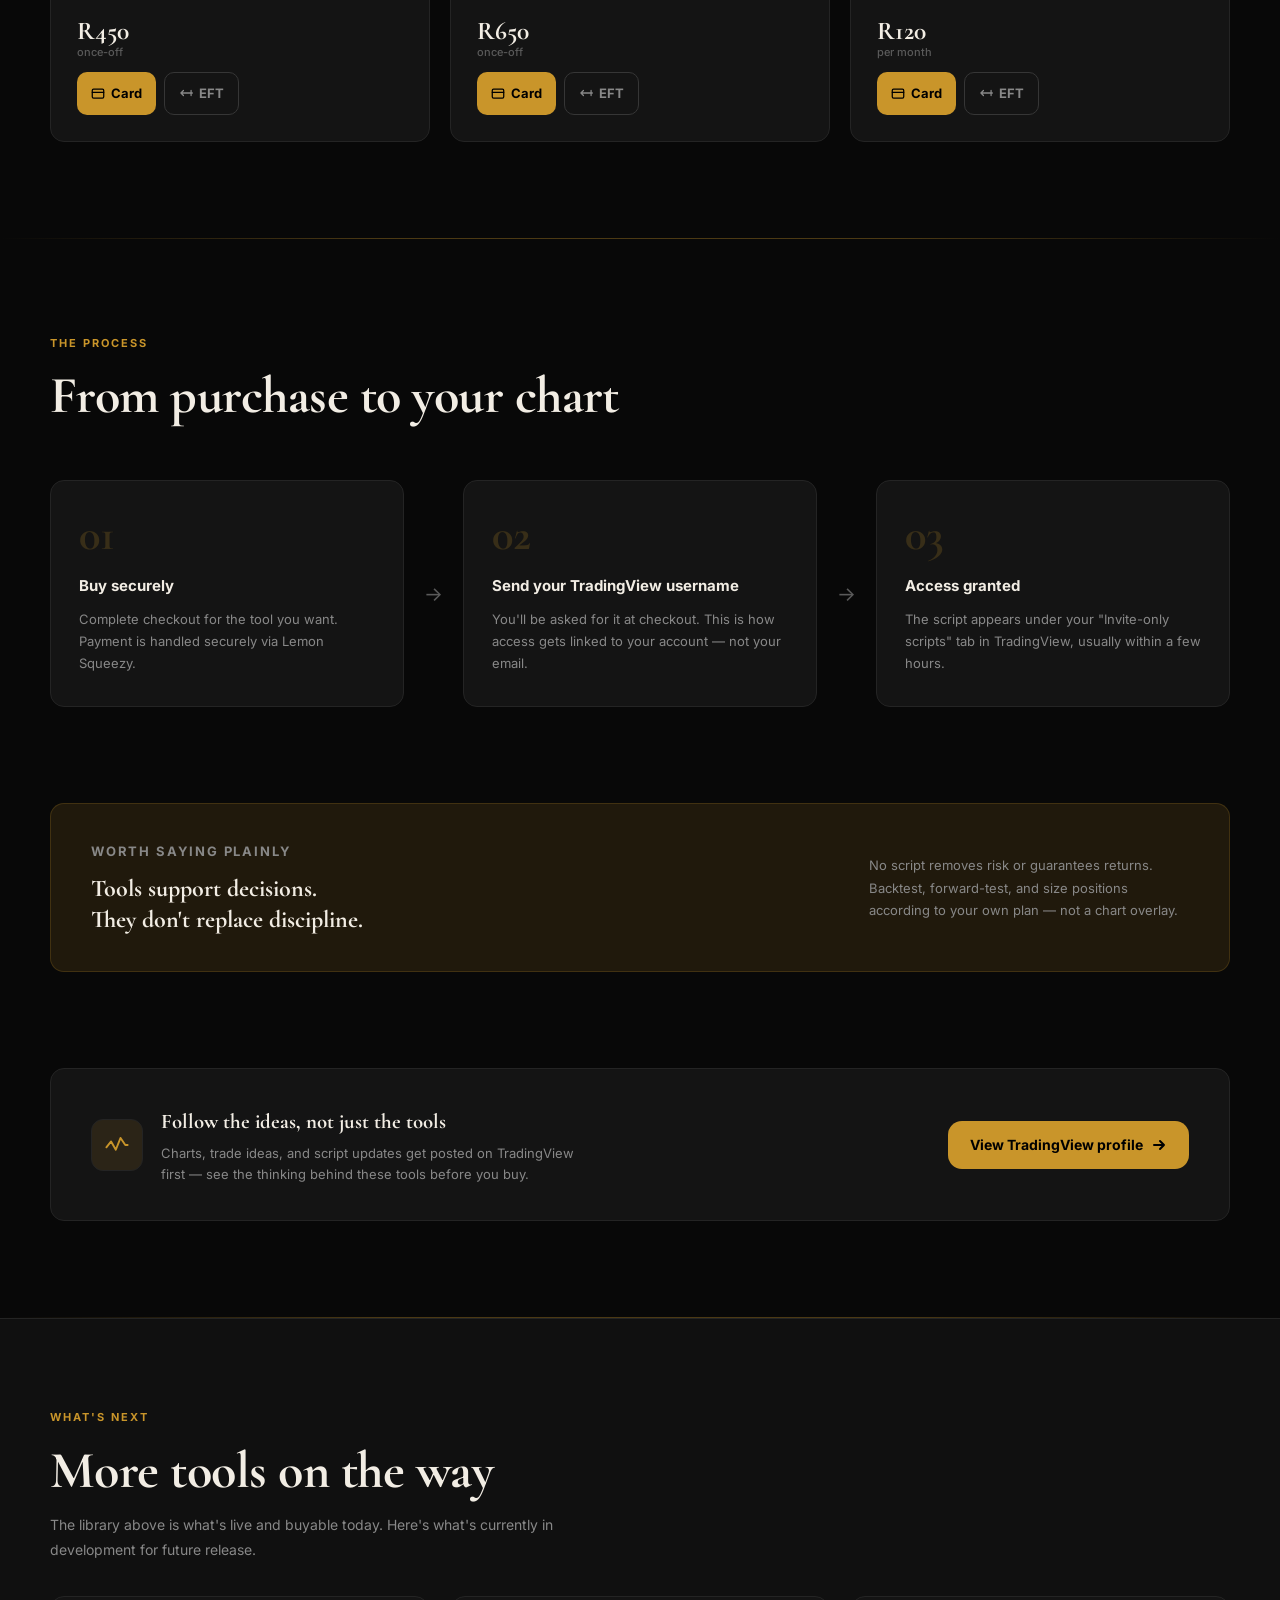
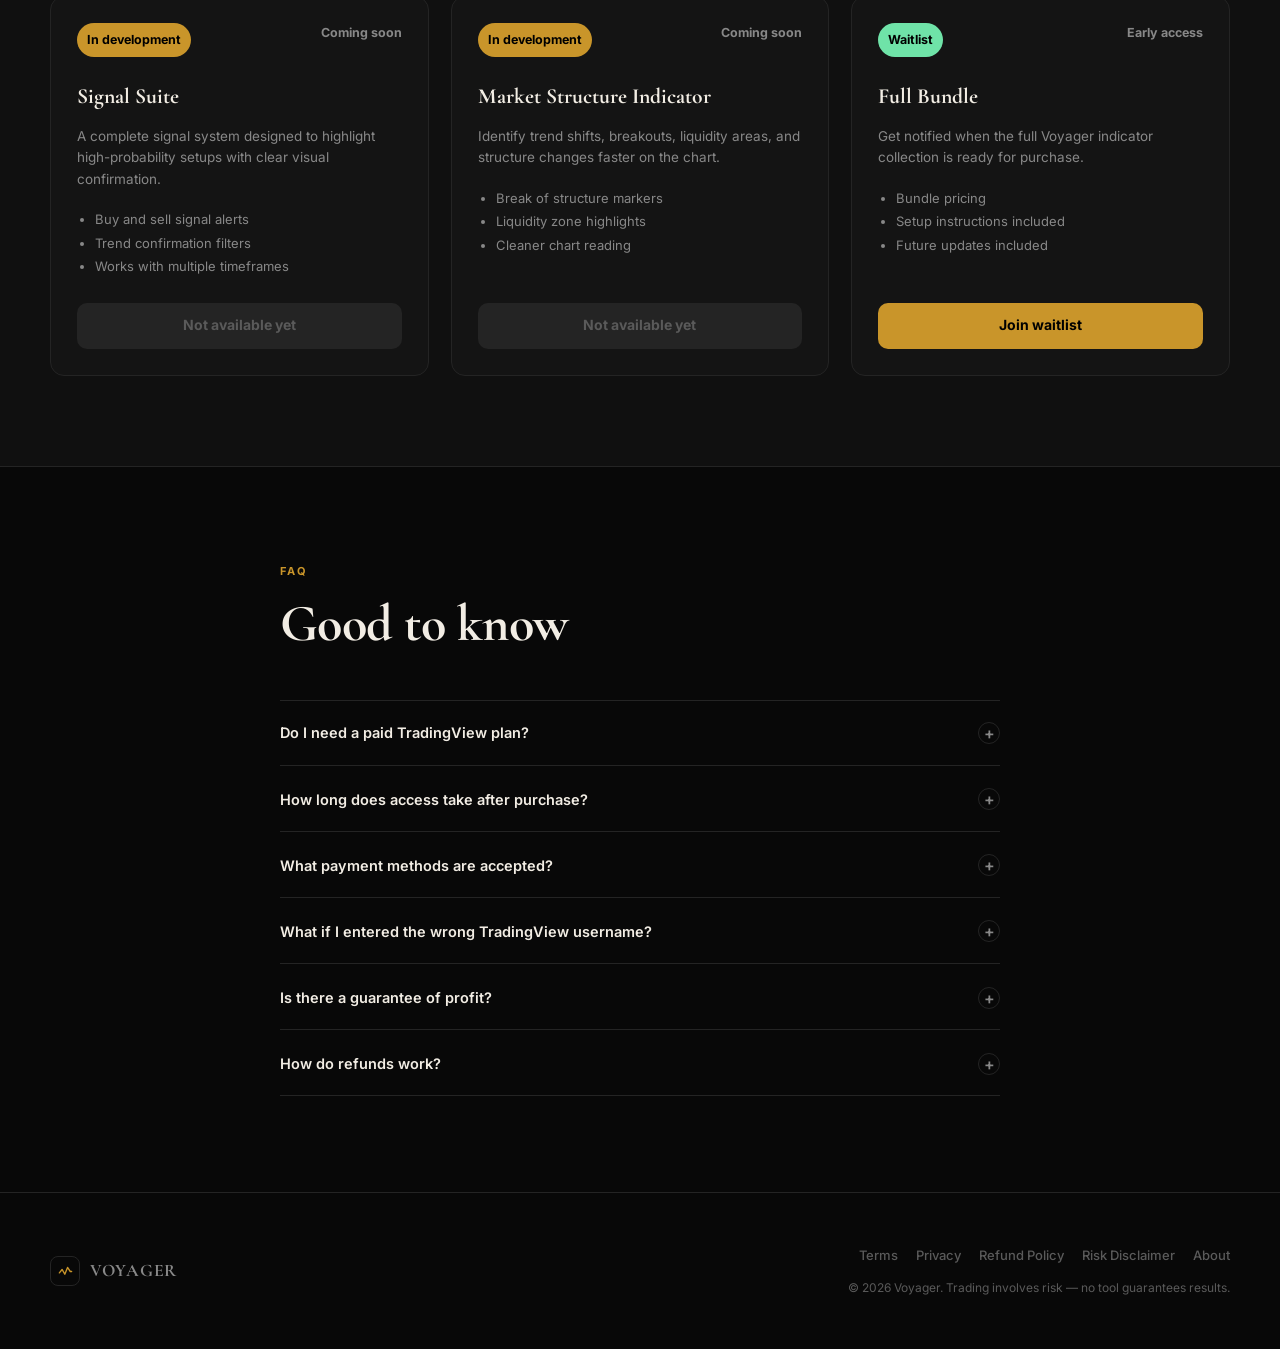
==== commit 838ee7d1: "Update index.html with new content" ====
--- a/index.html
+++ b/index.html
@@ -141,6 +141,27 @@
         </div>
     </section>
 
+    <!-- TradingView profile / social proof -->
+    <section class="tv-proof-section">
+        <div class="tv-proof-inner">
+            <div class="tv-proof-card">
+                <div class="tv-proof-left">
+                    <div class="tv-proof-icon" aria-hidden="true">
+                        <svg viewBox="0 0 22 22"><polyline points="2,13 6,8 10,15 14,5 18,11 20,11"/></svg>
+                    </div>
+                    <div class="tv-proof-text">
+                        <h3>Follow the ideas, not just the tools</h3>
+                        <p>Charts, trade ideas, and script updates get posted on TradingView first — see the thinking behind these tools before you buy.</p>
+                    </div>
+                </div>
+                <a class="btn btn-gold" href="https://www.tradingview.com/u/Villain-World_wide/" target="_blank" rel="noopener noreferrer">
+                    View TradingView profile
+                    <svg width="16" height="16" viewBox="0 0 16 16" fill="none" stroke="currentColor" stroke-width="2" stroke-linecap="round" stroke-linejoin="round"><path d="M3 8h10M9 4l4 4-4 4"/></svg>
+                </a>
+            </div>
+        </div>
+    </section>
+
     <div class="gold-rule" aria-hidden="true"></div>
 
     <!-- Roadmap / coming soon -->
@@ -208,7 +229,7 @@
             <li>Setup instructions included</li>
             <li>Future updates included</li>
             </ul>
-            <a class="vv-btn" href="mailto:visualvoyagebsn@gmail.com?subject=Voyager%20Indicator%20Waitlist">
+            <a class="vv-btn" href="mailto:visualvoyagerbsn@gmail.com?subject=Voyager%20Indicator%20Waitlist">
             Join waitlist
             </a>
         </article>
--- a/css/store.css
+++ b/css/store.css
@@ -158,6 +158,39 @@
     background: var(--card-hover);
 }
 .product-card:hover::after { opacity: 1; }
+
+/* Placeholder chart preview at top of each product card.
+   Swap for a real <img> screenshot when available — see PREVIEWS
+   comment in js/store.js for how. */
+.product-visual {
+    position: relative;
+    margin: -26px -26px 0;
+    height: 120px;
+    background:
+        linear-gradient(180deg, rgba(201,149,42,.05), transparent 60%),
+        var(--bg-2);
+    border-bottom: 1px solid var(--border);
+    overflow: hidden;
+}
+.product-visual svg {
+    width: 100%;
+    height: 100%;
+}
+.product-visual-tag {
+    position: absolute;
+    top: 10px;
+    right: 10px;
+    font-size: 10px;
+    font-weight: 700;
+    letter-spacing: .08em;
+    text-transform: uppercase;
+    color: var(--muted-2);
+    background: rgba(8,8,8,.55);
+    border: 1px solid var(--border);
+    border-radius: 999px;
+    padding: 3px 9px;
+    z-index: 1;
+}
 
 .product-icon {
     width: 48px;
@@ -703,3 +736,57 @@
     padding: 64px 18px;
   }
 }
+
+/* ── TradingView profile / social proof ── */
+.tv-proof-section {
+    padding: 0 0 96px;
+}
+.tv-proof-inner {
+    width: min(100% - 40px, var(--container));
+    margin: 0 auto;
+}
+.tv-proof-card {
+    display: flex;
+    align-items: center;
+    justify-content: space-between;
+    gap: 32px;
+    flex-wrap: wrap;
+    padding: 36px 40px;
+    border: 1px solid var(--border);
+    border-radius: var(--radius);
+    background: var(--card);
+}
+.tv-proof-left {
+    display: flex;
+    align-items: center;
+    gap: 18px;
+}
+.tv-proof-icon {
+    width: 52px;
+    height: 52px;
+    flex-shrink: 0;
+    border-radius: 12px;
+    border: 1px solid var(--border);
+    background: var(--gold-dim);
+    display: grid;
+    place-items: center;
+    color: var(--gold);
+}
+.tv-proof-icon svg { width: 26px; height: 26px; fill: none; stroke: currentColor; stroke-width: 1.6; stroke-linecap: round; stroke-linejoin: round; }
+.tv-proof-text h3 {
+    font-family: 'Cormorant Garamond', Georgia, serif;
+    font-size: 1.3rem;
+    font-weight: 700;
+    color: var(--text);
+    margin-bottom: 4px;
+}
+.tv-proof-text p {
+    font-size: 13px;
+    color: var(--muted-2);
+    max-width: 420px;
+    line-height: 1.6;
+}
+@media (max-width: 640px) {
+    .tv-proof-card { padding: 28px; flex-direction: column; align-items: flex-start; }
+    .tv-proof-card .btn { width: 100%; justify-content: center; }
+}
